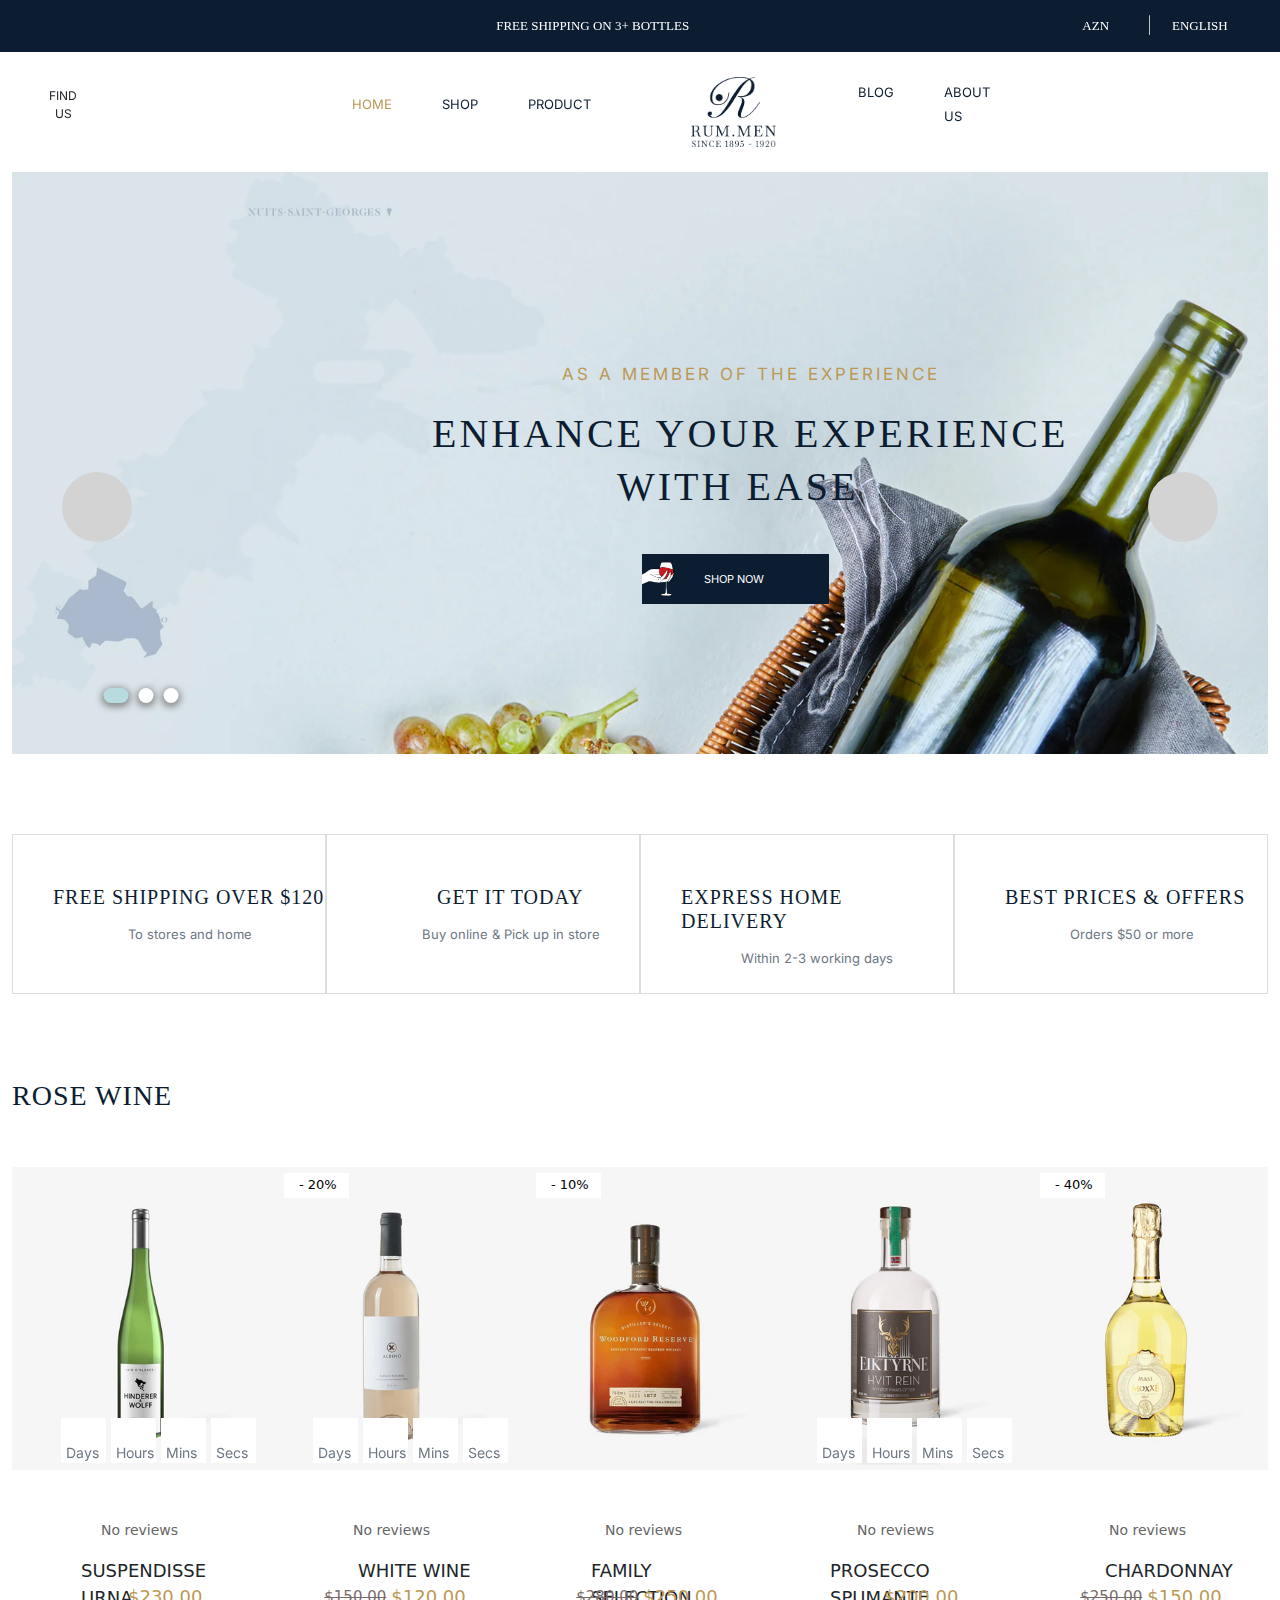
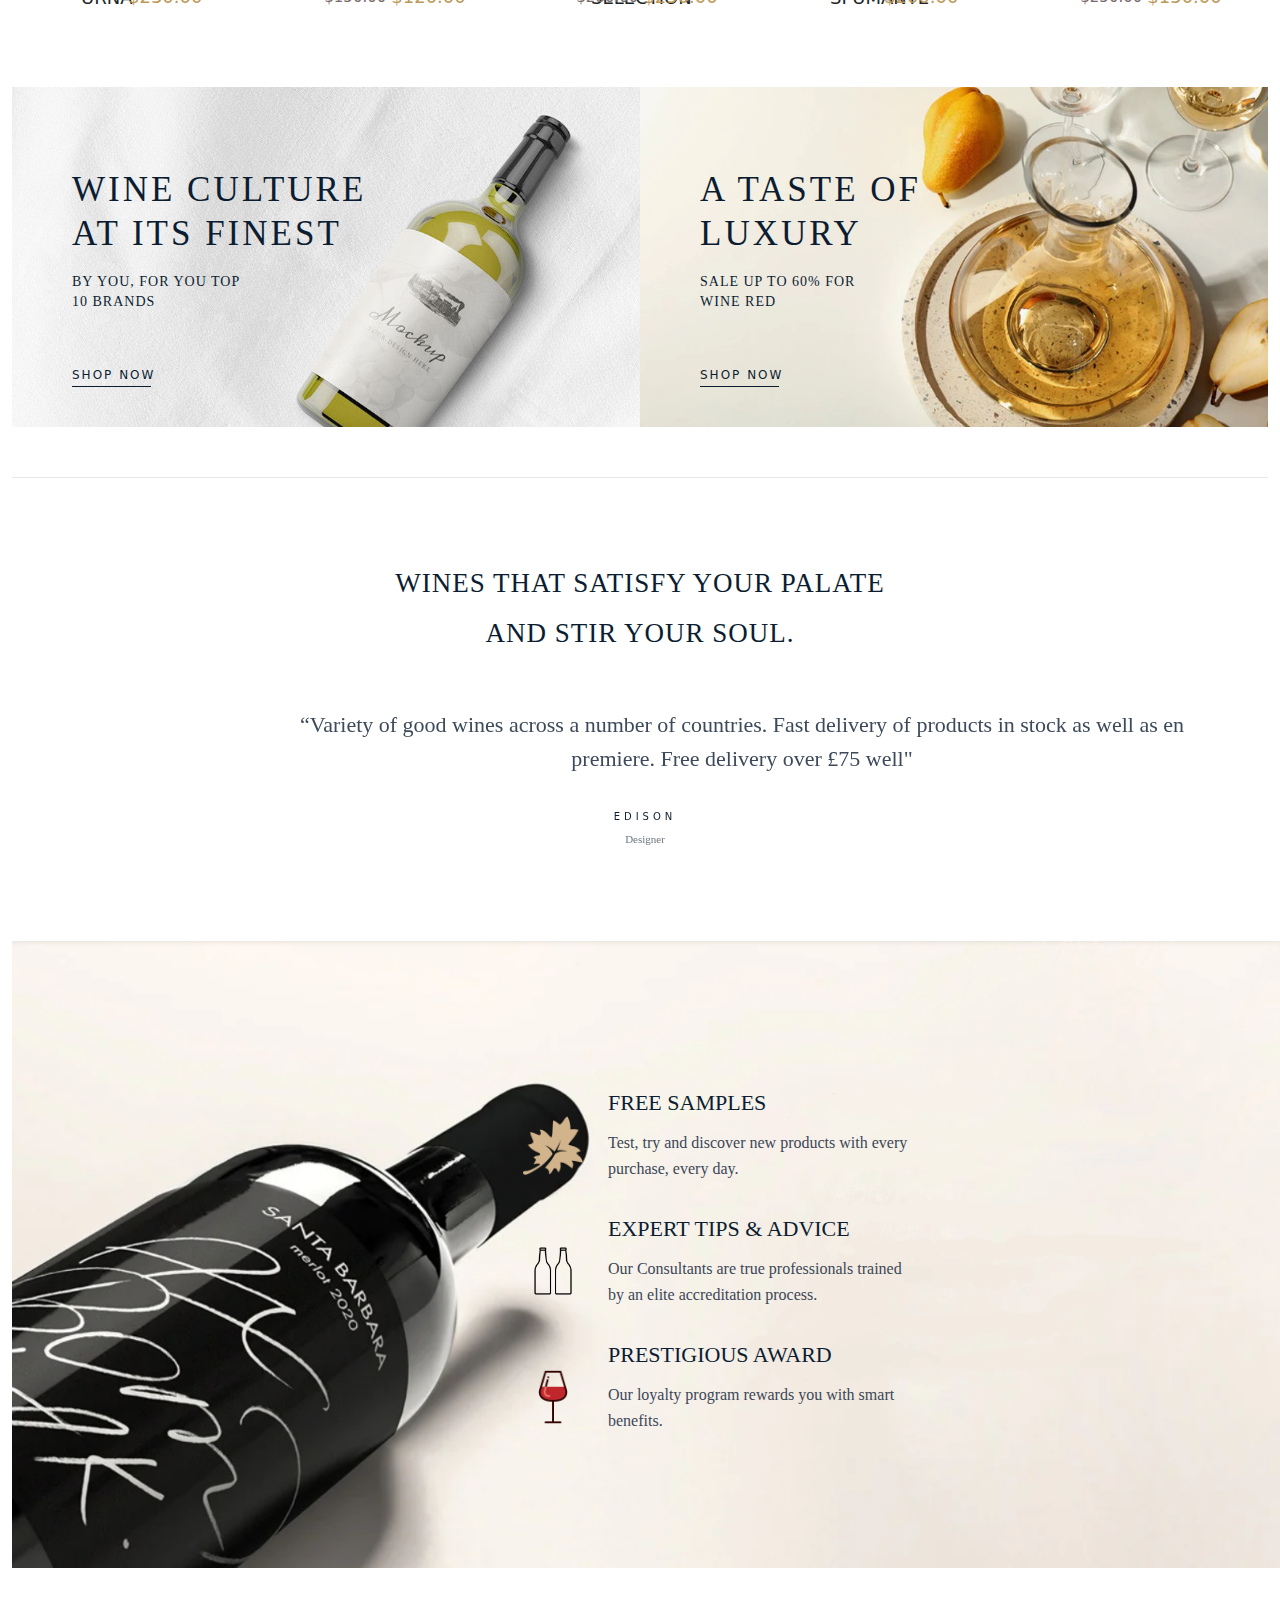
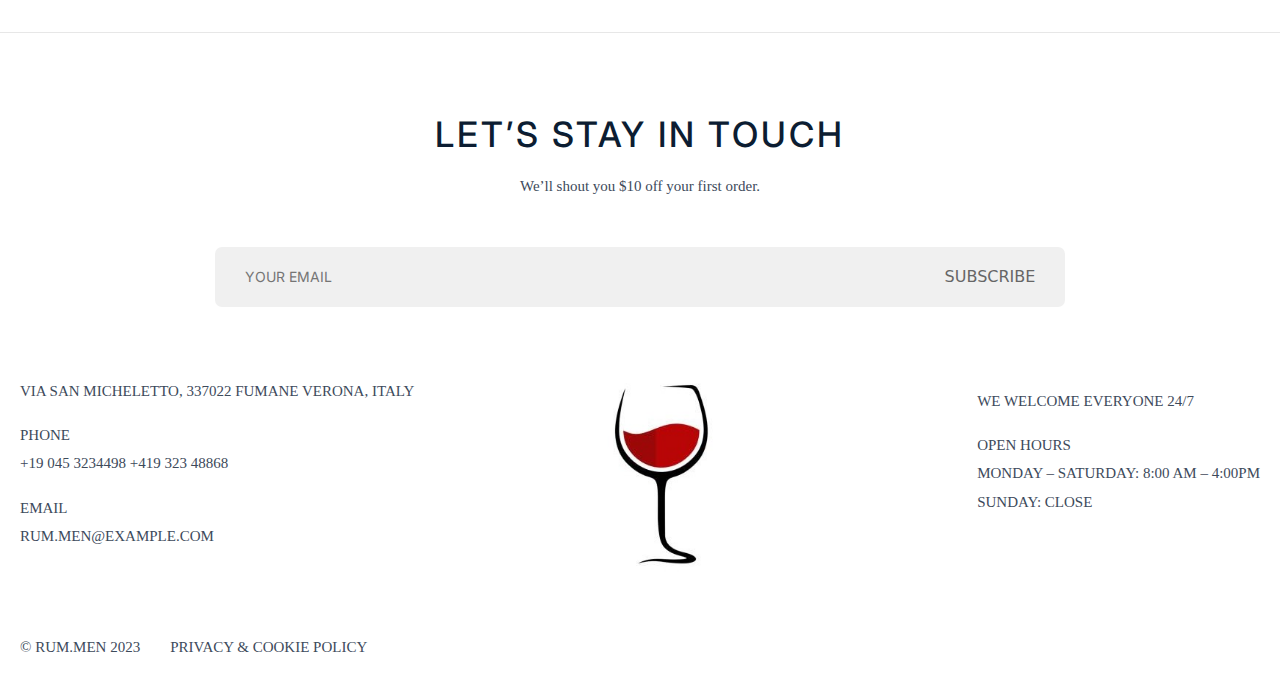
==== index.html @ 9874c17d "shop" ====
<!DOCTYPE html>
<html lang="en">

<head>
    <meta charset="UTF-8" />
    <meta http-equiv="X-UA-Compatible" content="IE=edge" />
    <meta name="viewport" content="width=device-width, initial-scale=1.0" />
    <!-- aos animation link -->
    <link rel="stylesheet" href="assets/css/aos.css">

    <!-- icon link fa -->

    <link rel="stylesheet" href="https://cdnjs.cloudflare.com/ajax/libs/font-awesome/6.3.0/css/all.min.css"
        integrity="sha512-SzlrxWUlpfuzQ+pcUCosxcglQRNAq/DZjVsC0lE40xsADsfeQoEypE+enwcOiGjk/bSuGGKHEyjSoQ1zVisanQ=="
        crossorigin="anonymous" referrerpolicy="no-referrer" />

    <!-- bootstrap link -->

    <link rel="stylesheet" href="assets/css/bootstrap.min.css" />

    <!-- bootstrap icon link -->

    <link rel="stylesheet"
        href="https://cdnjs.cloudflare.com/ajax/libs/bootstrap-icons/1.10.4/font/bootstrap-icons.min.css"
        integrity="sha512-yU7+yXTc4VUanLSjkZq+buQN3afNA4j2ap/mxvdr440P5aW9np9vIr2JMZ2E5DuYeC9bAoH9CuCR7SJlXAa4pg=="
        crossorigin="anonymous" referrerpolicy="no-referrer" />

    <!-- slick link -->

    <!-- <link rel="stylesheet" type="text/css" href="//cdn.jsdelivr.net/npm/slick-carousel@1.8.1/slick/slick.css" /> 
    <link rel="stylesheet" href="assets/slick/slick-theme.css">  -->
    <link rel="stylesheet" href="assets/slick/slick.css">
    <link rel="stylesheet" href="assets/slick/slick-theme.less">

    <!-- our css link-->
    <link rel="stylesheet" href="assets/css/main.css">
    <title>Document</title>
</head>

<body class="overflow-x-hidden">

    <div class="header sticky-top">
        <nav>
            <div class="firsth">
                <div class="all">
                    <ul class="icons m-0">
                        <li>
                            <a href="#">
                                <i class="fa-brands fa-facebook-f" style="color: #ffffff;"></i>
                            </a>
                        </li>

                        <li class="icon">
                            <a href="#">
                                <i class="fa-brands fa-twitter" style="color: #ffffff;"></i>
                            </a>
                        </li>

                        <li class="icon">
                            <a href="#">
                                <i class="fa-brands fa-instagram" style="color: #ffffff;"></i>
                            </a>
                        </li>

                        <li class="icon">
                            <a href="#">
                                <i class="fa-brands fa-youtube" style="color: #ffffff;"></i>
                            </a>
                        </li>
                    </ul>

                    <p class="free m-0">FREE SHIPPING ON 3+ BOTTLES</p>

                    <div class="selectvalue d-flex">
                        <div class="azn dropdown">
                            <button class="btn btn-secondary" type="button" data-bs-toggle="dropdown"
                                aria-expanded="false">
                                AZN
                                <i class="fa-solid fa-angle-down" style="color: white;"></i>
                            </button>
                            <ul class="dropdown-menu dropdown-menu-dark">
                                <li class="firstazn"><a class="dropdown-item" href="#">AZN</a></li>
                                <li>
                                    <hr class="dropdown-divider">
                                </li>
                                <li class="flag">
                                    <img src="assets/img/614JLqsvMoL._AC_UF894,1000_QL80_.jpg" alt="">
                                    <a class="dropdown-item" href="#">EUR</a>
                                </li>
                                <li>
                                    <hr class="dropdown-divider">
                                </li>
                                <li class="flag">
                                    <img src="assets/img/American-Flag-Logo-PNG-Picture.png" alt="">
                                    <a class="dropdown-item" href="#">USD</a>
                                </li>
                                <li>
                                    <hr class="dropdown-divider">
                                </li>
                                <li class="flag">
                                    <img src="assets/img/20190917170935!Flag_of_the_United_Kingdom.svg" alt="">
                                    <a class="dropdown-item" href="#">GBP</a>
                                </li>
                            </ul>
                        </div>

                        <div class="line"></div>

                        <div class="english dropdown">
                            <button class="btn btn-secondary" type="button" data-bs-toggle="dropdown"
                                aria-expanded="false">
                                ENGLISH
                                <i class="fa-solid fa-angle-down" style="color: white;"></i>
                            </button>
                            <ul class="dropdown-menu dropdown-menu-dark">
                                <li><a class="dropdown-item" href="#">ENGLISH</a></li>
                                <li>
                                    <hr class="dropdown-divider">
                                </li>
                                <li><a class="dropdown-item" href="#">العربية</a></li>
                            </ul>
                        </div>
                    </div>
                </div>
            </div>

            <div class="secondh">
                <div class="searchic">
                    <i class="fa-solid fa-magnifying-glass"></i>

                    <button type="button" class="btn find" data-bs-toggle="modal" data-bs-target="#exampleModal">FIND
                        US</button>

                    <!-- Modal -->
                    <div class="modal fade" id="exampleModal" tabindex="-1" aria-labelledby="exampleModalLabel"
                        aria-hidden="true">
                        <div class="modal-dialog modl">
                            <div class="modal-content mdl">
                                <div class="inmodal">
                                    <input type="text" id="search" required="required" placeholder="Search..." />

                                    <button type="button" class="btn-close iks" data-bs-dismiss="modal"
                                        aria-label="Close"></button>
                                </div>
                            </div>
                        </div>
                    </div>
                </div>

                <ul class="firstsel selec">
                    <li><a href="#" class="home" data-id="1">HOME</a></li>
                    <li class="other"><a href="shop.html" data-id="2">SHOP</a></li>
                    <li class="other"><a href="product.html" data-id="3">PRODUCT</a></li>
                </ul>

                <a href="index.html"><img src="assets/img/logo-black.png" alt=""></a>

                <ul class="secondsel selec">
                    <li><a href="blog.html" data-id="4">BLOG</a></li>
                    <li class="other"><a href="about.html" data-id="5">ABOUT US</a></li>
                </ul>

                <ul class="main">
                    <li>
                    <a href="sign.html" class="user"><i class="fa-regular fa-user"></i></a>
                </li>

                    <li class="heart">
                        <a href="wishlist.html">
                            <i class="fa-regular fa-heart"></i>
                        </a>
                        <sup>0</sup>
                    </li>

                    <li class="basket">
                        <a href="#">
                            <i class="fa-solid fa-basket-shopping"></i>
                        </a>
                        <sup>0</sup>
                    </li>
                </ul>
            </div>
        </nav>
    </div>

    <section class="one">
        <div class="container">
            <div class="slider">
                <div class="col-12">
                    <div class="team">
                        <img class="mainph" src="assets/img/slider-1.webp" alt="">

                        <div class="titleph1">
                            <p class="subtitle">AS A MEMBER OF THE EXPERIENCE</p>
                            <p class="firpart">ENHANCE YOUR EXPERIENCE</p>
                            <p class="secpart">WITH EASE</p>

                            <div class="shbtn">
                                <img class="handwine" src="assets/img/hand-holding-glaas-of-wine-illustration-png.webp"
                                    alt="">

                                <a href="shop.html">SHOP NOW</a>
                            </div>
                        </div>
                    </div>
                </div>

                <div class="col-12">
                    <div class="team">
                        <img class="mainph" src="assets/img/slider-2.webp" alt="">

                        <div class="titleph2">
                            <p class="subtitle">UNIQUE WINE FLAVORS</p>
                            <p class="firpart">CHOOSE THE PERFECT</p>
                            <p class="secpart">GLASS FOR YOU</p>

                            <div class="shbtn">
                                <img class="handwine" src="assets/img/hand-holding-glaas-of-wine-illustration-png.webp"
                                    alt="">

                                <a href="shop.html">SHOP NOW</a>
                            </div>
                        </div>
                    </div>
                </div>

                <div class="col-12">
                    <div class="team">
                        <img class="mainph" src="assets/img/slider-3.webp" alt="">

                        <div class="titleph3">
                            <p class="subtitle">OFFER WHITE WINE</p>
                            <p class="firpart">PERFECT FAMILY</p>
                            <p class="secpart">PARTY</p>

                            <div class="shbtn">
                                <img class="handwine" src="assets/img/hand-holding-glaas-of-wine-illustration-png.webp"
                                    alt="">

                                <a href="shop.html">SHOP NOW</a>
                            </div>
                        </div>
                    </div>
                </div>
            </div>
        </div>
    </section>

    <section class="two">
        <div class="container">
            <div class="generalcart">
                <div class="cart1">
                    <p class="free">FREE SHIPPING OVER $120</p>
                    <p class="store">To stores and home</p>
                </div>

                <div class="cart2">
                    <p class="free">GET IT TODAY</p>
                    <p class="store">Buy online & Pick up in store</p>
                </div>

                <div class="cart3">
                    <p class="free">EXPRESS HOME DELIVERY</p>
                    <p class="store">Within 2-3 working days</p>
                </div>

                <div class="cart4">
                    <p class="free">BEST PRICES & OFFERS</p>
                    <p class="store">Orders $50 or more</p>
                </div>
            </div>
        </div>
    </section>

    <section class="three">
        <div class="container">
            <p class="rose">ROSE WINE</p>

            <div class="generalcart">
                <div class="card" style="width: 18rem;">
                    <div class="photo">
                        <img src="assets/img/Image-23_2d90352f-3a17-4eb2-a477-d8380bbdb1d7_360x.webp"
                            class="card-img-top" alt="...">

                        <i class="fa-regular fa-heart heart d-none"></i>
                        <i class="fa-solid fa-arrow-right-arrow-left arrow d-none"></i>
                        <i class="fa-solid fa-magnifying-glass glass d-none"></i>

                        <div class="timer">
                            <div class="times">
                                <span class="days"></span>
                                <p>Days</p>
                            </div>
                            <div class="timesec">
                                <span class="hours"> </span>
                                <p>Hours</p>
                            </div>
                            <div class="timesec">
                                <span class="minutes"></span>
                                <p>Mins</p>
                            </div>
                            <div class="timesec">
                                <span class="seconds"></span>
                                <p>Secs</p>
                            </div>
                        </div>

                        <div class="add">
                            <p>ADD TO CART</p>
                        </div>
                    </div>
                    <div class="card-body">
                        <div class="firfloor">
                            <div class="stars6">
                                <i class="fa-regular fa-star st"></i>
                                <i class="fa-regular fa-star st"></i>
                                <i class="fa-regular fa-star st"></i>
                                <i class="fa-regular fa-star st"></i>
                                <i class="fa-regular fa-star st"></i>
                            </div>

                            <p class="reviews">No reviews</p>
                        </div>

                        <p class="title">SUSPENDISSE URNA</p>
                        <p class="price">$230.00</p>
                    </div>
                </div>

                <div class="card" style="width: 18rem;">
                    <div class="photo">
                        <img src="assets/img/Image-21_360x.webp" class="card-img-top" alt="...">

                        <p class="percent">- 20%</p>

                        <i class="fa-regular fa-heart heart d-none"></i>
                        <i class="fa-solid fa-arrow-right-arrow-left arrow d-none"></i>
                        <i class="fa-solid fa-magnifying-glass glass d-none"></i>

                        <div class="timer">
                            <div class="times">
                                <span class="days"></span>
                                <p>Days</p>
                            </div>
                            <div class="timesec">
                                <span class="hours"> </span>
                                <p>Hours</p>
                            </div>
                            <div class="timesec">
                                <span class="minutes"></span>
                                <p>Mins</p>
                            </div>
                            <div class="timesec">
                                <span class="seconds"></span>
                                <p>Secs</p>
                            </div>
                        </div>

                        <div class="add">
                            <p>ADD TO CART</p>
                        </div>
                    </div>
                    <div class="card-body">
                        <div class="firfloor">
                            <div class="stars6">
                                <i class="fa-regular fa-star st"></i>
                                <i class="fa-regular fa-star st"></i>
                                <i class="fa-regular fa-star st"></i>
                                <i class="fa-regular fa-star st"></i>
                                <i class="fa-regular fa-star st"></i>
                            </div>

                            <p class="reviews">No reviews</p>
                        </div>

                        <p class="title1">WHITE WINE</p>

                        <div class="diswithpri">
                            <P class="discount">$150.00</P>
                            <p class="pricewith">$120.00</p>
                        </div>
                    </div>
                </div>

                <div class="card" style="width: 18rem;">
                    <div class="photo">
                        <img src="assets/img/Image-16_360x.webp" class="card-img-top" alt="...">

                        <p class="percent">- 10%</p>

                        <i class="fa-regular fa-heart heart d-none"></i>
                        <i class="fa-solid fa-arrow-right-arrow-left arrow d-none"></i>
                        <i class="fa-solid fa-magnifying-glass glass d-none"></i>

                        <div class="add">
                            <p>ADD TO CART</p>
                        </div>
                    </div>
                    <div class="card-body">
                        <div class="firfloor">
                            <div class="stars6">
                                <i class="fa-regular fa-star st"></i>
                                <i class="fa-regular fa-star st"></i>
                                <i class="fa-regular fa-star st"></i>
                                <i class="fa-regular fa-star st"></i>
                                <i class="fa-regular fa-star st"></i>
                            </div>

                            <p class="reviews">No reviews</p>
                        </div>

                        <p class="title2">FAMILY SELECTION</p>

                        <div class="diswithpri">
                            <P class="discount">$280.00</P>
                            <p class="pricewith">$250.00</p>
                        </div>
                    </div>
                </div>

                <div class="card" style="width: 18rem;">
                    <div class="photo">
                        <img src="assets/img/Image-11_360x.webp" class="card-img-top" alt="...">

                        <i class="fa-regular fa-heart heart d-none"></i>
                        <i class="fa-solid fa-arrow-right-arrow-left arrow d-none"></i>
                        <i class="fa-solid fa-magnifying-glass glass d-none"></i>

                        <div class="timer">
                            <div class="times">
                                <span class="days"></span>
                                <p>Days</p>
                            </div>
                            <div class="timesec">
                                <span class="hours"> </span>
                                <p>Hours</p>
                            </div>
                            <div class="timesec">
                                <span class="minutes"></span>
                                <p>Mins</p>
                            </div>
                            <div class="timesec">
                                <span class="seconds"></span>
                                <p>Secs</p>
                            </div>
                        </div>

                        <div class="add">
                            <p>ADD TO CART</p>
                        </div>
                    </div>
                    <div class="card-body">
                        <div class="firfloor">
                            <div class="stars6">
                                <i class="fa-regular fa-star st"></i>
                                <i class="fa-regular fa-star st"></i>
                                <i class="fa-regular fa-star st"></i>
                                <i class="fa-regular fa-star st"></i>
                                <i class="fa-regular fa-star st"></i>
                            </div>

                            <p class="reviews">No reviews</p>
                        </div>

                        <p class="title3">PROSECCO SPUMANTE</p>
                        <p class="price">$200.00</p>
                    </div>
                </div>

                <div class="card" style="width: 18rem;">
                    <div class="photo">
                        <img src="assets/img/Image-6_360x.webp" class="card-img-top" alt="...">

                        <p class="percent">- 40%</p>

                        <i class="fa-regular fa-heart heart d-none"></i>
                        <i class="fa-solid fa-arrow-right-arrow-left arrow d-none"></i>
                        <i class="fa-solid fa-magnifying-glass glass d-none"></i>

                        <div class="add">
                            <p>ADD TO CART</p>
                        </div>
                    </div>
                    <div class="card-body">
                        <div class="firfloor">
                            <div class="stars6">
                                <i class="fa-regular fa-star st"></i>
                                <i class="fa-regular fa-star st"></i>
                                <i class="fa-regular fa-star st"></i>
                                <i class="fa-regular fa-star st"></i>
                                <i class="fa-regular fa-star st"></i>
                            </div>

                            <p class="reviews">No reviews</p>
                        </div>

                        <p class="title4">CHARDONNAY</p>

                        <div class="diswithpri">
                            <P class="discount">$250.00</P>
                            <p class="pricewith">$150.00</p>
                        </div>
                    </div>
                </div>

                <div class="card" style="width: 18rem;">
                    <div class="photo">
                        <img src="assets/img/Image-1_360x.webp" class="card-img-top" alt="...">

                        <p class="percent">- 16%</p>

                        <i class="fa-regular fa-heart heart d-none"></i>
                        <i class="fa-solid fa-arrow-right-arrow-left arrow d-none"></i>
                        <i class="fa-solid fa-magnifying-glass glass d-none"></i>

                        <div class="timer">
                            <div class="times">
                                <span class="days"></span>
                                <p>Days</p>
                            </div>
                            <div class="timesec">
                                <span class="hours"> </span>
                                <p>Hours</p>
                            </div>
                            <div class="timesec">
                                <span class="minutes"></span>
                                <p>Mins</p>
                            </div>
                            <div class="timesec">
                                <span class="seconds"></span>
                                <p>Secs</p>
                            </div>
                        </div>

                        <div class="add">
                            <p>ADD TO CART</p>
                        </div>
                    </div>
                    <div class="card-body">
                        <div class="firfloor">
                            <div class="stars6">
                                <i class="fa-regular fa-star st"></i>
                                <i class="fa-regular fa-star st"></i>
                                <i class="fa-regular fa-star st"></i>
                                <i class="fa-regular fa-star st"></i>
                                <i class="fa-regular fa-star st"></i>
                            </div>

                            <p class="reviews">No reviews</p>
                        </div>

                        <p class="title5">CABERNET SAUVIGNON</p>

                        <div class="diswithpri">
                            <P class="discount">$300.00</P>
                            <p class="pricewith">$250.00</p>
                        </div>
                    </div>
                </div>
            </div>
        </div>
    </section>

    <section class="four">
        <div class="container">
            <div class="banner">
                <div class="onebanner">
                    <img src="assets/img/banner-1.jpg" alt="">

                    <div class="about">
                        <p class="titleone">WINE CULTURE</p>
                        <p class="titletwo">AT ITS FINEST</p>
                        <p class="subtitleone">BY YOU, FOR YOU TOP</p>
                        <p class="subtitletwo">10 BRANDS</p>
                        <a href="shop.html">SHOP NOW</a>
                        <div class="line"></div>
                    </div>
                </div>

                <div class="secondbanner">
                    <img src="assets/img/banner-2.webp" alt="">

                    <div class="about">
                        <p class="titleone">A TASTE OF</p>
                        <p class="titletwo">LUXURY</p>
                        <p class="subtitleone">SALE UP TO 60% FOR</p>
                        <p class="subtitletwo">WINE RED</p>
                        <a href="shop.html">SHOP NOW</a>
                        <div class="line"></div>
                    </div>
                </div>
            </div>
        </div>
    </section>

    <section class="five">
        <div class="container">
            <div class="line"></div>

            <div class="titles">
                <p class="titleone">WINES THAT SATISFY YOUR PALATE</p>
                <p class="titletwo">AND STIR YOUR SOUL.</p>
            </div>

            <div class="testimonials">
                <div class="testimonial">
                    <p class="message">“Variety of good wines across a number of countries. Fast delivery of products in
                        stock as well as en premiere. Free delivery over £75 well"</p>
                    <p class="name">EDISON</p>
                    <p class="specialty">Designer</p>
                </div>

                <div class="testimonial">
                    <p class="message">“Great advice, friendly service, fun team and top wines!! Always a great choice
                        of good quality wines from a wide price range from a wide.”</p>
                    <p class="name">ANN SMITH</p>
                    <p class="specialty">CEO & Founder</p>
                </div>

                <div class="testimonial">
                    <p class="message">“It’s so good! And I had really been missing wine. Now it’s my go to gift for all
                        my friends and sometimes I drink it still just because I love the taste.”</p>
                    <p class="name">JOHN DOE</p>
                    <p class="specialty">Photographer</p>
                </div>
            </div>
        </div>
    </section>

    <section class="six">
        <div class="container">
            <div class="all">
                <img class="main" src="assets/img/Screenshot (1).png" alt="">

                <div class="wehave">
                    <div class="free">
                        <img class="pict horizontal-shake" src="assets/img/leaf-3-icon-16-256.png" alt="">

                        <div class="about">
                            <p class="title">FREE SAMPLES</p>
                            <p class="topic">Test, try and discover new products with every
                                purchase, every day.</p>
                        </div>
                    </div>

                    <div class="free">
                        <img class="pict" src="assets/img/3184784-200.png" alt="">

                        <div class="about">
                            <p class="title">EXPERT TIPS & ADVICE</p>
                            <p class="topic">Our Consultants are true professionals trained by an
                                elite accreditation process.</p>
                        </div>
                    </div>

                    <div class="free">
                        <img class="pict" src="assets/img/3302342.png" alt="">

                        <div class="about">
                            <p class="title">PRESTIGIOUS AWARD</p>
                            <p class="topic">Our loyalty program rewards you with smart
                                benefits.</p>
                        </div>
                    </div>
                </div>
            </div>
        </div>
    </section>

    <footer>
        <p class="line"></p>

        <div class="container">
            <div class="firstpart">
                <p class="title">LET’S STAY IN TOUCH</p>
                <p class="subtitle">We’ll shout you $10 off your first order.</p>

                <div class="but">
                    <input type="email" name="" id="" placeholder="YOUR EMAIL">
                    <button>SUBSCRIBE</button>
                </div>
            </div>
        </div>

        <div class="secondpart">
            <div class="onep">
                <p class="location">VIA SAN MICHELETTO, 337022 FUMANE VERONA, ITALY</p>

                <p class="phone">PHONE</p>
                <p class="number">+19 045 3234498 +419 323 48868</p>

                <p class="email">EMAIL</p>
                <p class="our">RUM.MEN@EXAMPLE.COM</p>
            </div>

            <img src="assets/img/istockphoto-913972948-612x612.jpg" alt="">

            <div class="two">
                <p class="welcome">WE WELCOME EVERYONE 24/7</p>

                <p class="open">OPEN HOURS</p>
                <p class="week">MONDAY – SATURDAY: 8:00 AM – 4:00PM</p>
                <p class="close">SUNDAY: CLOSE</p>

                <ul class="icon m-0">
                    <li>
                        <a href="#">
                            <i class="fa-brands fa-facebook-f"></i>
                        </a>
                    </li>

                    <li class="ico">
                        <a href="#">
                            <i class="fa-brands fa-twitter"></i>
                        </a>
                    </li>

                    <li class="ico">
                        <a href="#">
                            <i class="fa-brands fa-instagram"></i>
                        </a>
                    </li>

                    <li class="ico">
                        <a href="#">
                            <i class="fa-brands fa-youtube"></i>
                        </a>
                    </li>
                </ul>
            </div>
        </div>

        <div class="thirdpart">
            <div class="we">
                <p class="year">© RUM.MEN 2023</p>
                <p class="privacy">PRIVACY & COOKIE POLICY</p>
            </div>

            <img src="https://mafoil-wine.myshopify.com/cdn/shop/files/payment.png?v=1684309968" alt="">
        </div>
    </footer>

    <button id="myBtn"><i class="fa-solid fa-chevron-up"></i></button>

    <!-- aos animation js -->
    <script src="assets/js/aos.js"></script>

    <!-- bootstrap js link -->

    <script src="https://cdn.jsdelivr.net/npm/@popperjs/core@2.11.7/dist/umd/popper.min.js"
        integrity="sha384-zYPOMqeu1DAVkHiLqWBUTcbYfZ8osu1Nd6Z89ify25QV9guujx43ITvfi12/QExE"
        crossorigin="anonymous"></script>
    <script src="https://cdn.jsdelivr.net/npm/bootstrap@5.3.0-alpha3/dist/js/bootstrap.min.js"
        integrity="sha384-Y4oOpwW3duJdCWv5ly8SCFYWqFDsfob/3GkgExXKV4idmbt98QcxXYs9UoXAB7BZ"
        crossorigin="anonymous"></script>

    <!-- jquery link -->

    <script src="assets/js/jquery-3.6.4.min.js"></script>

    <!-- slick link -->

    <script src="assets/slick/slick.min.js"></script>

    <!-- aos animation js -->
    <script>
        AOS.init();
    </script>

    <!-- our js link -->
    <script src="assets/js/script.js"></script>
</body>

</html>
---- assets/css/main.css ----
@import url("https://fonts.googleapis.com/css2?family=Caveat&family=Cinzel:wght@600&family=Dancing+Script:wght@400;500&family=Pacifico&family=Playfair+Display:ital,wght@1,400;1,500;1,600&family=Poppins:wght@400;500;600&display=swap");
@import url("https://fonts.googleapis.com/css2?family=Caveat&family=Cinzel:wght@600&family=Dancing+Script:wght@400;500&family=Inter&family=Pacifico&family=Playfair+Display:ital,wght@1,400;1,500;1,600&family=Poppins:wght@400;500;600&display=swap");
@import url("https://fonts.googleapis.com/css2?family=Caveat&family=Cinzel:wght@600&family=Dancing+Script:wght@400;500&family=Inter&family=Pacifico&family=Playfair+Display:ital,wght@1,400;1,500;1,600&family=Poppins:wght@400;500;600&display=swap");
@import url("https://fonts.googleapis.com/css2?family=Caveat&family=Cinzel:wght@600&family=Dancing+Script:wght@400;500&family=Inter&family=Pacifico&family=Playfair+Display:ital,wght@1,400;1,500;1,600&family=Poppins:wght@400;500;600&display=swap");
* {
  margin: 0;
  padding: 0;
  box-sizing: border-box;
}

.container {
  max-width: 1480px;
  margin: auto;
}

.header {
  background-color: white;
}
.header .firsth {
  background-color: #0c1d32;
}
.header .firsth .all {
  display: flex;
  justify-content: space-between;
  align-items: center;
  padding: 10px 0;
}
.header .firsth .all .icons {
  display: flex;
  justify-content: space-between;
}
.header .firsth .all .icons li {
  display: inline;
  cursor: pointer;
}
.header .firsth .all .icons li a {
  text-decoration: none;
}
.header .firsth .all .icons .icon {
  padding-left: 25px;
}
.header .firsth .all .free {
  color: white;
  font-size: 13px;
  padding-left: 8px;
  font-family: Libre Baskerville, serif;
}
.header .firsth .all .selectvalue {
  margin-right: 20px;
}
.header .firsth .all .selectvalue .azn {
  width: 69px;
  margin-right: 10px;
  cursor: pointer;
}
.header .firsth .all .selectvalue .azn button {
  color: white;
  background-color: #0c1d32;
  font-size: 13px;
  border: none;
  font-family: Libre Baskerville, serif;
}
.header .firsth .all .selectvalue .azn button i {
  margin-left: 5px;
}
.header .firsth .all .selectvalue .azn .show i {
  margin-left: 5px;
  transform: rotate(-180deg);
  transition: all 0.2s;
}
.header .firsth .all .selectvalue .azn ul {
  background-color: white;
  box-shadow: 0px 2px 7px 2px #888888;
  border: none;
  border-radius: 0;
  left: -100px !important;
  height: 170px;
}
.header .firsth .all .selectvalue .azn ul li {
  display: flex;
}
.header .firsth .all .selectvalue .azn ul li a {
  color: #000;
  font-weight: 500;
  font-size: 12px;
  padding: 4px 5px;
}
.header .firsth .all .selectvalue .azn ul li img {
  width: 25px;
  -o-object-fit: contain;
     object-fit: contain;
  margin-left: 20px;
}
.header .firsth .all .selectvalue .azn ul li hr {
  margin-left: 20px;
  width: 120px;
  background-color: rgba(149, 147, 147, 0.322);
}
.header .firsth .all .selectvalue .azn ul li:hover a {
  color: #bd9855;
}
.header .firsth .all .selectvalue .azn ul .firstazn {
  padding-left: 45px;
  width: 0;
}
.header .firsth .all .selectvalue .line {
  height: 20px;
  width: 0.7px;
  border-radius: 2px;
  background-color: rgba(255, 255, 255, 0.742);
  margin-top: 5px;
  margin-right: 10px;
}
.header .firsth .all .selectvalue .english {
  width: 100px;
  cursor: pointer;
}
.header .firsth .all .selectvalue .english button {
  color: white;
  background-color: #0c1d32;
  font-size: 13px;
  border: none;
  font-family: Libre Baskerville, serif;
}
.header .firsth .all .selectvalue .english button i {
  margin-left: 5px;
}
.header .firsth .all .selectvalue .english .show i {
  margin-left: 5px;
  transform: rotate(-180deg);
  transition: all 0.2s;
}
.header .firsth .all .selectvalue .english ul {
  background-color: white;
  box-shadow: 0px 2px 7px 2px #888888;
  border: none;
  border-radius: 0;
  height: 95px;
}
.header .firsth .all .selectvalue .english ul li {
  display: flex;
}
.header .firsth .all .selectvalue .english ul li a {
  color: #000;
  font-weight: 500;
  font-size: 12px;
  padding: 4px 20px;
}
.header .firsth .all .selectvalue .english ul li hr {
  margin-left: 20px;
  width: 120px;
  background-color: rgba(149, 147, 147, 0.322) !important;
}
.header .firsth .all .selectvalue .english ul li:hover a {
  color: #bd9855;
}
.header .secondh {
  display: flex;
  align-items: center;
  padding: 25px 0;
}
.header .secondh .searchic {
  display: flex;
}
.header .secondh .searchic i {
  color: #0c1d32;
  cursor: pointer;
  padding-left: 30px;
  font-size: 18px;
  padding-top: 5px;
}
.header .secondh .searchic .find {
  font-family: Inter, sans-serif;
  cursor: pointer;
  font-size: 12px;
  padding-left: 18px;
  padding-bottom: 20px;
}
.header .secondh .searchic:hover i {
  color: #bd9855;
}
.header .secondh .searchic:hover .find {
  color: #bd9855;
}
.header .secondh .searchic .modl {
  right: 520px;
  bottom: 30px;
}
.header .secondh .searchic .modl .mdl {
  height: 100px;
  width: 1600px;
  border-radius: 0;
}
.header .secondh .searchic .modl .mdl .inmodal #search {
  margin-left: 20px;
  margin-top: 30px;
  border: none;
  font-size: 23px;
}
.header .secondh .searchic .modl .mdl .inmodal .iks {
  margin-left: 1200px;
}
.header .secondh .firstsel {
  display: flex;
  margin-left: 230px;
}
.header .secondh .firstsel li {
  display: inline;
  cursor: pointer;
}
.header .secondh .firstsel li a {
  text-decoration: none;
  font-size: 13px;
  color: #0c1d32;
  font-family: Inter, sans-serif;
}
.header .secondh .firstsel li .home {
  color: #bd9855;
}
.header .secondh .firstsel li:hover a {
  color: #bd9855;
}
.header .secondh .firstsel .other {
  margin-left: 50px;
}
.header .secondh img {
  width: 85px;
  margin-left: 100px;
}
.header .secondh .secondsel {
  display: flex;
  margin-left: 50px;
}
.header .secondh .secondsel li {
  display: inline;
  cursor: pointer;
}
.header .secondh .secondsel li a {
  text-decoration: none;
  font-size: 13px;
  color: #0c1d32;
  font-family: Inter, sans-serif;
}
.header .secondh .secondsel li:hover a {
  color: #bd9855;
}
.header .secondh .secondsel .other {
  margin-left: 50px;
}
.header .secondh .main {
  margin-top: 6px;
  margin-left: 300px;
  display: flex;
}
.header .secondh .main .user {
  margin-right: 10px;
}
.header .secondh .main .user i {
  color: #0c1d32;
  cursor: pointer;
  font-size: 20px;
  position: relative;
  text-decoration: none;
}
.header .secondh .main .user:hover i {
  color: #bd9855;
}
.header .secondh .main .heart {
  margin-left: 10px;
  position: relative;
}
.header .secondh .main .heart i {
  color: #0c1d32;
  cursor: pointer;
  font-size: 20px;
  position: absolute;
}
.header .secondh .main .heart sup {
  background-color: #bd9855;
  color: white;
  border-radius: 50%;
  width: 15px;
  height: 15px;
  font-size: 10px;
  padding-top: 7px;
  padding-left: 5px;
  position: absolute;
  margin-top: 15px;
  margin-left: 12px;
}
.header .secondh .main .heart:hover i {
  color: #bd9855;
}
.header .secondh .main .basket {
  margin-left: 40px;
  position: relative;
}
.header .secondh .main .basket i {
  color: #0c1d32;
  cursor: pointer;
  font-size: 20px;
  position: absolute;
}
.header .secondh .main .basket sup {
  background-color: #bd9855;
  color: white;
  border-radius: 50%;
  width: 15px;
  height: 15px;
  font-size: 10px;
  padding-top: 7px;
  padding-left: 5px;
  position: absolute;
  margin-top: 15px;
  margin-left: 16px;
}
.header .secondh .main .basket:hover i {
  color: #bd9855;
}
.header .secondh .main li {
  display: inline;
}
.header .line {
  height: 1px;
  background: #e7e7e7;
}

.one .slider {
  overflow: hidden;
  position: relative;
}
.one .slider .team {
  width: 100%;
  position: relative;
}
.one .slider .team .mainph {
  width: 100%;
}
.one .slider .team .titleph1 {
  position: absolute;
  z-index: 1;
  top: 190px;
  left: 420px;
}
.one .slider .team .titleph1 .subtitle {
  color: #bd9855;
  font-size: 17px;
  font-family: Inter, sans-serif;
  padding-left: 130px;
  letter-spacing: 3px;
}
.one .slider .team .titleph1 .firpart {
  color: #0c1d32;
  font-family: Libre Baskerville, serif;
  font-size: 40px;
  height: 0;
  letter-spacing: 3px;
}
.one .slider .team .titleph1 .secpart {
  color: #0c1d32;
  font-family: Libre Baskerville, serif;
  font-size: 40px;
  padding-top: 37px;
  letter-spacing: 3px;
  padding-left: 185px;
}
.one .slider .team .titleph1 .shbtn {
  width: 187px;
  height: 50px;
  background-color: #0c1d32;
  margin-left: 210px;
  margin-top: 37px;
  display: flex;
}
.one .slider .team .titleph1 .shbtn a {
  justify-content: space-between;
  color: white;
  font-size: 11px;
  font-family: Inter, sans-serif;
  text-decoration: none;
  padding-left: 30px;
  padding-top: 17px;
}
.one .slider .team .titleph1 .shbtn .handwine {
  width: 32px;
  -o-object-fit: contain;
     object-fit: contain;
}
.one .slider .team .titleph1 .shbtn:hover {
  background-color: #bd9855;
}
.one .slider .team .titleph2 {
  position: absolute;
  z-index: 1;
  top: 190px;
  left: 500px;
}
.one .slider .team .titleph2 .subtitle {
  color: #bd9855;
  font-size: 17px;
  font-family: Inter, sans-serif;
  padding-left: 110px;
  letter-spacing: 3px;
}
.one .slider .team .titleph2 .firpart {
  color: #0c1d32;
  font-family: Libre Baskerville, serif;
  font-size: 40px;
  height: 0;
  letter-spacing: 3px;
}
.one .slider .team .titleph2 .secpart {
  color: #0c1d32;
  font-family: Libre Baskerville, serif;
  font-size: 40px;
  padding-top: 37px;
  letter-spacing: 3px;
  padding-left: 70px;
}
.one .slider .team .titleph2 .shbtn {
  width: 187px;
  height: 50px;
  background-color: #0c1d32;
  margin-left: 140px;
  margin-top: 37px;
  display: flex;
}
.one .slider .team .titleph2 .shbtn a {
  justify-content: space-between;
  color: white;
  font-size: 11px;
  font-family: Inter, sans-serif;
  text-decoration: none;
  padding-left: 30px;
  padding-top: 17px;
}
.one .slider .team .titleph2 .shbtn .handwine {
  width: 32px;
  -o-object-fit: contain;
     object-fit: contain;
}
.one .slider .team .titleph2 .shbtn:hover {
  background-color: #bd9855;
}
.one .slider .team .titleph3 {
  position: absolute;
  z-index: 1;
  top: 190px;
  left: 550px;
}
.one .slider .team .titleph3 .subtitle {
  color: #bd9855;
  font-size: 17px;
  font-family: Inter, sans-serif;
  padding-left: 70px;
  letter-spacing: 3px;
}
.one .slider .team .titleph3 .firpart {
  color: #0c1d32;
  font-family: Libre Baskerville, serif;
  font-size: 40px;
  height: 0;
  letter-spacing: 3px;
}
.one .slider .team .titleph3 .secpart {
  color: #0c1d32;
  font-family: Libre Baskerville, serif;
  font-size: 40px;
  padding-top: 37px;
  letter-spacing: 3px;
  padding-left: 110px;
}
.one .slider .team .titleph3 .shbtn {
  width: 187px;
  height: 50px;
  background-color: #0c1d32;
  margin-left: 85px;
  margin-top: 37px;
  display: flex;
}
.one .slider .team .titleph3 .shbtn a {
  justify-content: space-between;
  color: white;
  font-size: 11px;
  font-family: Inter, sans-serif;
  text-decoration: none;
  padding-left: 30px;
  padding-top: 17px;
}
.one .slider .team .titleph3 .shbtn .handwine {
  width: 32px;
  -o-object-fit: contain;
     object-fit: contain;
}
.one .slider .team .titleph3 .shbtn:hover {
  background-color: #bd9855;
}
.one .slider .licons {
  background-color: rgb(211, 211, 211);
  margin-top: 300px;
  margin-left: 50px;
  width: 70px;
  height: 70px;
  border-radius: 50%;
  position: absolute;
  z-index: 1;
  padding-top: 17px;
  padding-left: 22px;
  color: white;
  font-size: 22px;
}
.one .slider .licons .slick-arrow {
  font-size: 20px;
}
.one .slider .ricons {
  background-color: rgb(211, 211, 211);
  right: 50px;
  top: 300px;
  width: 70px;
  height: 70px;
  border-radius: 50%;
  position: absolute;
  z-index: 1;
  padding-top: 17px;
  padding-left: 22px;
  color: white;
  font-size: 22px;
}
.one .slider .ricons .slick-arrow {
  font-size: 20px;
}
.one .slider .ricons:hover,
.one .slider .licons:hover {
  background-color: #bd9855;
  color: white;
}
.one .slider .slick-dots {
  position: absolute;
  bottom: 5px;
  left: 9%;
  bottom: 6%;
  transform: translateX(-50%);
}
.one .slider .slick-dots li {
  display: inline-block;
  list-style: none;
  margin: 0px 5px;
}
.one .slider .slick-dots li button {
  font-size: 0;
  height: 15px;
  width: 15px;
  background: white;
  border-radius: 50%;
  border: none;
  box-shadow: 0px 2px 7px 2px #888888;
}
.one .slider .slick-dots .slick-active button {
  background-color: rgb(184, 219, 223);
  width: 25px;
  border-radius: 10px;
}

.two {
  margin-top: 80px;
}
.two .generalcart {
  display: flex;
  justify-content: space-between;
}
.two .generalcart .cart1 {
  border: 1px solid #dddddd;
  width: 350px;
  height: 160px;
}
.two .generalcart .cart1 .free {
  color: #0c1d32;
  font-size: 20px;
  letter-spacing: 1px;
  font-family: Libre Baskerville, serif;
  font-weight: 500;
  line-height: 1.2;
  padding-top: 50px;
  padding-left: 40px;
}
.two .generalcart .cart1 .store {
  color: #6d7784;
  font-size: 13px;
  font-family: Inter, sans-serif;
  font-weight: 400;
  line-height: 1.5;
  padding-left: 115px;
}
.two .generalcart .cart2 {
  border: 1px solid #dddddd;
  width: 350px;
  height: 160px;
}
.two .generalcart .cart2 .free {
  color: #0c1d32;
  font-size: 20px;
  letter-spacing: 1px;
  font-family: Libre Baskerville, serif;
  font-weight: 500;
  line-height: 1.2;
  padding-top: 50px;
  padding-left: 110px;
}
.two .generalcart .cart2 .store {
  color: #6d7784;
  font-size: 13px;
  font-family: Inter, sans-serif;
  font-weight: 400;
  line-height: 1.5;
  padding-left: 95px;
}
.two .generalcart .cart3 {
  border: 1px solid #dddddd;
  width: 350px;
  height: 160px;
}
.two .generalcart .cart3 .free {
  color: #0c1d32;
  font-size: 20px;
  letter-spacing: 1px;
  font-family: Libre Baskerville, serif;
  font-weight: 500;
  line-height: 1.2;
  padding-top: 50px;
  padding-left: 40px;
}
.two .generalcart .cart3 .store {
  color: #6d7784;
  font-size: 13px;
  font-family: Inter, sans-serif;
  font-weight: 400;
  line-height: 1.5;
  padding-left: 100px;
}
.two .generalcart .cart4 {
  border: 1px solid #dddddd;
  width: 350px;
  height: 160px;
}
.two .generalcart .cart4 .free {
  color: #0c1d32;
  font-size: 20px;
  letter-spacing: 1px;
  font-family: Libre Baskerville, serif;
  font-weight: 500;
  line-height: 1.2;
  padding-top: 50px;
  padding-left: 50px;
}
.two .generalcart .cart4 .store {
  color: #6d7784;
  font-size: 13px;
  font-family: Inter, sans-serif;
  font-weight: 400;
  line-height: 1.5;
  padding-left: 115px;
}

.three {
  margin-top: 90px;
}
.three .rose {
  font-size: 28px;
  line-height: 24px;
  font-weight: 500;
  letter-spacing: 1px;
  color: #0c1d32;
  font-family: Libre Baskerville, serif;
}
.three .generalcart {
  margin-top: 50px;
}
.three .generalcart .card {
  border: none;
}
.three .generalcart .card .photo {
  position: relative;
  height: 321px;
  width: 100%;
  overflow: hidden;
}
.three .generalcart .card .photo img {
  position: absolute;
  background: transparent;
  height: 321px;
  width: 100%;
  -o-object-fit: contain;
     object-fit: contain;
}
.three .generalcart .card .photo .add p {
  opacity: 0;
  background-color: rgb(29, 29, 29);
  color: white;
  position: absolute;
  width: 92%;
  height: 60px;
  bottom: -60px;
  right: 12px;
  margin: 0;
  padding-left: 90px;
  padding-top: 19px;
  font-size: 14px;
  transition: all 0.5s;
}
.three .generalcart .card .photo .add:hover p {
  background-color: #bd9855;
}
.three .generalcart .card .percent {
  background: #fff;
  font-size: 13px;
  color: #000;
  position: absolute;
  font-weight: 500;
  width: 65px;
  height: 25px;
  z-index: 1;
  margin-left: 20px;
  margin-top: 15px;
  padding-left: 15px;
  padding-top: 2px;
}
.three .generalcart .card .heart {
  color: #000;
  background-color: white;
  transition: all 0.5s;
  cursor: pointer;
  position: absolute;
  font-size: 20px;
  top: 15px;
  right: 25px;
  width: 40px;
  height: 40px;
  padding-left: 10px;
  padding-top: 10px;
}
.three .generalcart .card .heart:hover {
  color: white;
  background-color: #bd9855;
}
.three .generalcart .card .arrow {
  color: #000;
  background-color: white;
  transition: all 0.5s;
  cursor: pointer;
  position: absolute;
  font-size: 20px;
  top: 65px;
  right: 25px;
  width: 40px;
  height: 40px;
  padding-left: 10px;
  padding-top: 10px;
}
.three .generalcart .card .arrow:hover {
  color: white;
  background-color: #bd9855;
}
.three .generalcart .card .glass {
  color: #000;
  background-color: white;
  transition: all 0.5s;
  cursor: pointer;
  position: absolute;
  font-size: 20px;
  top: 115px;
  right: 25px;
  width: 40px;
  height: 40px;
  padding-left: 10px;
  padding-top: 10px;
}
.three .generalcart .card .glass:hover {
  color: white;
  background-color: #bd9855;
}
.three .generalcart .card .timer {
  position: absolute;
  display: flex;
  margin-left: 49px;
}
.three .generalcart .card .timer .times {
  width: 45px;
  height: 45px;
  background-color: white;
  margin-top: 260px;
}
.three .generalcart .card .timer .times span {
  font-family: Inter, sans-serif;
  font-size: 14px;
  font-weight: 600;
  padding-left: 7px;
}
.three .generalcart .card .timer .times p {
  font-family: Inter, sans-serif;
  font-size: 14px;
  font-weight: 400;
  color: #6d7784;
  padding-left: 5px;
}
.three .generalcart .card .timer .timesec {
  width: 45px;
  height: 45px;
  background-color: white;
  margin-top: 260px;
  margin-left: 5px;
}
.three .generalcart .card .timer .timesec span {
  font-family: Inter, sans-serif;
  font-size: 14px;
  font-weight: 600;
  padding-left: 15px;
}
.three .generalcart .card .timer .timesec p {
  font-family: Inter, sans-serif;
  font-size: 14px;
  font-weight: 400;
  color: #6d7784;
  padding-left: 5px;
}
.three .generalcart .card:hover .heart {
  display: inline !important;
}
.three .generalcart .card:hover .arrow {
  display: inline !important;
}
.three .generalcart .card:hover .glass {
  display: inline !important;
}
.three .generalcart .card:hover .timer {
  display: none !important;
}
.three .generalcart .card:hover .add p {
  opacity: 1;
  bottom: 0;
}
.three .generalcart .card .firfloor {
  display: flex;
  margin-top: 20px;
  margin-left: 68px;
}
.three .generalcart .card .firfloor .st {
  color: #c6c6c6;
  display: inline;
  cursor: pointer;
  font-size: 8px;
}
.three .generalcart .card .firfloor .reviews {
  color: #666;
  padding-left: 5px;
  padding-top: 5px;
  font-size: 14px;
}
.three .generalcart .card .title {
  cursor: pointer;
  font-size: 18px;
  font-weight: 400;
  padding-left: 53px;
  height: 0;
}
.three .generalcart .card .title:hover {
  color: #bd9855;
}
.three .generalcart .card .title1 {
  cursor: pointer;
  font-size: 18px;
  font-weight: 400;
  padding-left: 78px;
  height: 0;
}
.three .generalcart .card .title1:hover {
  color: #bd9855;
}
.three .generalcart .card .title2 {
  cursor: pointer;
  font-size: 18px;
  font-weight: 400;
  padding-left: 59px;
  height: 0;
}
.three .generalcart .card .title2:hover {
  color: #bd9855;
}
.three .generalcart .card .title3 {
  cursor: pointer;
  font-size: 18px;
  font-weight: 400;
  padding-left: 46px;
  height: 0;
}
.three .generalcart .card .title3:hover {
  color: #bd9855;
}
.three .generalcart .card .title4 {
  cursor: pointer;
  font-size: 18px;
  font-weight: 400;
  padding-left: 69px;
  height: 0;
}
.three .generalcart .card .title4:hover {
  color: #bd9855;
}
.three .generalcart .card .title5 {
  cursor: pointer;
  font-size: 18px;
  font-weight: 400;
  padding-left: 37px;
  height: 0;
}
.three .generalcart .card .title5:hover {
  color: #bd9855;
}
.three .generalcart .card .price {
  color: #bd9855;
  padding-left: 100px;
  padding-top: 10px;
  font-size: 18px;
  font-weight: 500;
}
.three .generalcart .card .diswithpri {
  display: flex;
  align-items: center;
  justify-content: center;
}
.three .generalcart .card .diswithpri .discount {
  height: 0;
  font-size: 15px;
  color: #796b6b;
  text-decoration: line-through;
  padding-bottom: 10px;
  padding-left: 10px;
}
.three .generalcart .card .diswithpri .pricewith {
  color: #bd9855;
  padding-top: 10px;
  font-size: 18px;
  font-weight: 500;
  padding-left: 5px;
}
.three .licons {
  background-color: rgb(211, 211, 211);
  margin-top: 160px;
  left: 10px;
  width: 50px;
  height: 50px;
  border-radius: 50%;
  position: absolute;
  z-index: 1;
  padding-top: 12px;
  padding-left: 15px;
  color: white;
  font-size: 19px;
  transition: all 0.5s;
}
.three .licons .slick-arrow {
  font-size: 20px;
}
.three .ricons {
  background-color: rgb(211, 211, 211);
  right: 10px;
  top: 160px;
  width: 50px;
  height: 50px;
  border-radius: 50%;
  position: absolute;
  z-index: 1;
  padding-top: 12px;
  padding-left: 15px;
  color: white;
  font-size: 19px;
  transition: all 0.5s;
}
.three .ricons .slick-arrow {
  font-size: 20px;
}
.three .ricons:hover,
.three .licons:hover {
  background-color: #bd9855;
  color: white;
}
.three .slick-dots {
  display: none !important;
}

.four {
  margin-top: 45px;
}
.four .banner {
  display: flex;
  justify-content: space-between;
}
.four .banner .onebanner {
  position: relative;
  overflow: hidden;
  width: 710px;
  -o-object-fit: contain;
     object-fit: contain;
}
.four .banner .onebanner img {
  height: auto;
  max-width: 100%;
  transition: 1s all;
  transform: scale(1);
  display: block;
}
.four .banner .onebanner:hover img {
  transform: scale(1.1);
}
.four .banner .onebanner .about {
  position: absolute;
  top: 80px;
  left: 60px;
}
.four .banner .onebanner .about .titleone {
  height: 0;
  font-size: 35px;
  line-height: 45px;
  font-weight: 500;
  letter-spacing: 3px;
  color: #0c1d32;
  font-family: Libre Baskerville, serif;
}
.four .banner .onebanner .about .titletwo {
  padding-top: 28px;
  font-size: 35px;
  line-height: 45px;
  font-weight: 500;
  letter-spacing: 3px;
  color: #0c1d32;
  font-family: Libre Baskerville, serif;
}
.four .banner .onebanner .about .subtitleone {
  height: 0;
  font-size: 14px;
  line-height: 20px;
  font-weight: 400;
  letter-spacing: 1px;
  color: #0c1d32;
  font-family: Libre Baskerville, serif;
}
.four .banner .onebanner .about .subtitletwo {
  margin-top: 20px;
  margin-bottom: 50px;
  font-size: 14px;
  line-height: 20px;
  font-weight: 400;
  letter-spacing: 1px;
  color: #0c1d32;
  font-family: Libre Baskerville, serif;
}
.four .banner .onebanner .about a {
  text-decoration: none;
  font-size: 12px;
  font-weight: 400;
  letter-spacing: 2px;
  color: #0c1d32;
}
.four .banner .onebanner .about .line {
  width: 79px;
  background: #0c1d32;
  height: 1px;
}
.four .banner .onebanner .about .line .secondbanner {
  position: relative;
  overflow: hidden;
  width: 710px;
  -o-object-fit: contain;
     object-fit: contain;
}
.four .banner .onebanner .about .line .secondbanner img {
  height: auto;
  max-width: 100%;
  transition: 1s all;
  transform: scale(1);
  display: block;
}
.four .banner .onebanner .about .line .secondbanner:hover img {
  transform: scale(1.1);
}
.four .banner .onebanner .about .line .secondbanner .about {
  position: absolute;
  top: 80px;
  left: 60px;
}
.four .banner .onebanner .about .line .secondbanner .about .titleone {
  height: 0;
  font-size: 35px;
  line-height: 45px;
  font-weight: 500;
  letter-spacing: 3px;
  color: #0c1d32;
  font-family: Libre Baskerville, serif;
}
.four .banner .onebanner .about .line .secondbanner .about .titletwo {
  padding-top: 28px;
  font-size: 35px;
  line-height: 45px;
  font-weight: 500;
  letter-spacing: 3px;
  color: #0c1d32;
  font-family: Libre Baskerville, serif;
}
.four .banner .onebanner .about .line .secondbanner .about .subtitleone {
  height: 0;
  font-size: 14px;
  line-height: 20px;
  font-weight: 400;
  letter-spacing: 1px;
  color: #0c1d32;
  font-family: Libre Baskerville, serif;
}
.four .banner .onebanner .about .line .secondbanner .about .subtitletwo {
  margin-top: 20px;
  margin-bottom: 50px;
  font-size: 14px;
  line-height: 20px;
  font-weight: 400;
  letter-spacing: 1px;
  color: #0c1d32;
  font-family: Libre Baskerville, serif;
}
.four .banner .onebanner .about .line .secondbanner .about a {
  text-decoration: none;
  font-size: 12px;
  font-weight: 400;
  letter-spacing: 2px;
  color: #0c1d32;
}
.four .banner .onebanner .about .line .secondbanner .about .line {
  width: 79px;
  background: #0c1d32;
  height: 1px;
}
.four .banner .secondbanner {
  position: relative;
  overflow: hidden;
  width: 710px;
  -o-object-fit: contain;
     object-fit: contain;
}
.four .banner .secondbanner img {
  height: auto;
  max-width: 100%;
  transition: 1s all;
  transform: scale(1);
  display: block;
}
.four .banner .secondbanner:hover img {
  transform: scale(1.1);
}
.four .banner .secondbanner .about {
  position: absolute;
  top: 80px;
  left: 60px;
}
.four .banner .secondbanner .about .titleone {
  height: 0;
  font-size: 35px;
  line-height: 45px;
  font-weight: 500;
  letter-spacing: 3px;
  color: #0c1d32;
  font-family: Libre Baskerville, serif;
}
.four .banner .secondbanner .about .titletwo {
  padding-top: 28px;
  font-size: 35px;
  line-height: 45px;
  font-weight: 500;
  letter-spacing: 3px;
  color: #0c1d32;
  font-family: Libre Baskerville, serif;
}
.four .banner .secondbanner .about .subtitleone {
  height: 0;
  font-size: 14px;
  line-height: 20px;
  font-weight: 400;
  letter-spacing: 1px;
  color: #0c1d32;
  font-family: Libre Baskerville, serif;
}
.four .banner .secondbanner .about .subtitletwo {
  margin-top: 20px;
  margin-bottom: 50px;
  font-size: 14px;
  line-height: 20px;
  font-weight: 400;
  letter-spacing: 1px;
  color: #0c1d32;
  font-family: Libre Baskerville, serif;
}
.four .banner .secondbanner .about a {
  text-decoration: none;
  font-size: 12px;
  font-weight: 400;
  letter-spacing: 2px;
  color: #0c1d32;
}
.four .banner .secondbanner .about .line {
  width: 79px;
  background: #0c1d32;
  height: 1px;
  transform: scaleX(1) translateZ(0);
  transform-origin: right;
  transition: transform 0.6s cubic-bezier(0.165, 0.84, 0.44, 1) 0.3s;
}
.four .banner .secondbanner .about a:hover .line {
  transform: scaleX(1.1) translateZ(0);
  z-index: -1;
}

.five {
  margin-top: 50px;
}
.five .line {
  height: 1px;
  background: #e7e7e7;
}
.five .titles {
  margin-top: 80px;
}
.five .titles .titleone {
  font-size: 27px;
  line-height: 50px;
  font-weight: 300;
  letter-spacing: 1px;
  margin: 0px 0px 0px 0px;
  color: #0c1d32;
  text-align: center;
  font-family: Libre Baskerville, serif;
}
.five .titles .titletwo {
  font-size: 27px;
  line-height: 50px;
  font-weight: 300;
  letter-spacing: 1px;
  margin: 0px 0px 0px 0px;
  color: #0c1d32;
  text-align: center;
  font-family: Libre Baskerville, serif;
}
.five .testimonials {
  overflow: hidden;
}
.five .testimonials .testimonial {
  margin-left: 280px;
  margin-top: 50px;
}
.five .testimonials .testimonial .message {
  text-align: center;
  width: 900px;
  font-size: 22px;
  line-height: 34px;
  font-weight: 400;
  color: #3d4a5b;
  margin: 0px 0px 30px 0px;
  font-family: Libre Baskerville, serif;
}
.five .testimonials .testimonial .name {
  height: 0;
  text-align: center;
  padding-right: 270px;
  font-size: 10px;
  line-height: 22px;
  font-weight: 400;
  color: #0c1d32;
  letter-spacing: 4px;
}
.five .testimonials .testimonial .specialty {
  text-align: center;
  padding-right: 270px;
  font-size: 11px;
  line-height: 34px;
  font-weight: 500;
  color: #6d7784;
  letter-spacing: 0px;
  font-family: Libre Baskerville, serif;
}
.five .licons {
  background-color: rgb(211, 211, 211);
  margin-top: 100px;
  left: 10px;
  width: 60px;
  height: 60px;
  border-radius: 50%;
  position: absolute;
  z-index: 1;
  padding-top: 16px;
  padding-left: 19px;
  color: white;
  font-size: 19px;
  transition: all 0.5s;
}
.five .licons .slick-arrow {
  font-size: 20px;
}
.five .ricons {
  background-color: rgb(211, 211, 211);
  right: 10px;
  top: 100px;
  width: 60px;
  height: 60px;
  border-radius: 50%;
  position: absolute;
  z-index: 1;
  padding-top: 16px;
  padding-left: 19px;
  color: white;
  font-size: 19px;
  transition: all 0.5s;
}
.five .ricons .slick-arrow {
  font-size: 20px;
}
.five .ricons:hover,
.five .licons:hover {
  background-color: #bd9855;
  color: white;
}
.five .slick-dots {
  display: none !important;
}

.six {
  margin-top: 60px;
  margin-bottom: 300px;
}
.six .all {
  position: relative;
}
.six .all .main {
  width: 1460px;
  height: 646px;
  -o-object-fit: contain;
     object-fit: contain;
  position: absolute;
}
.six .all .wehave {
  position: absolute;
  right: 360px;
  top: 160px;
}
.six .all .wehave .free {
  display: flex;
  margin-bottom: 20px;
}
.six .all .wehave .free .pict {
  width: 60px;
  -o-object-fit: contain;
     object-fit: contain;
}
.six .all .wehave .free .pict:hover {
  animation: horizontal-shaking 0.7s;
}
@keyframes horizontal-shaking {
  0% {
    transform: translateX(0);
  }
  25% {
    transform: translateX(5px);
  }
  50% {
    transform: translateX(-5px);
  }
  75% {
    transform: translateX(5px);
  }
  100% {
    transform: translateX(0);
  }
}
.six .all .wehave .free .about {
  margin-left: 25px;
}
.six .all .wehave .free .about .title {
  color: #0c1d32;
  font-size: 22px;
  line-height: 22px;
  font-family: Libre Baskerville, serif;
  font-weight: 500;
}
.six .all .wehave .free .about .topic {
  width: 300px;
  color: #3b4757;
  font-size: 16px;
  font-weight: 400;
  line-height: 26px;
  font-family: Libre Baskerville, serif;
}

footer {
  margin-top: 760px;
}
footer .line {
  height: 1px;
  background: #e7e7e7;
}
footer .firstpart .title {
  color: #0c1d32;
  font-size: 35px;
  text-transform: uppercase;
  line-height: 50px;
  letter-spacing: 3px;
  font-family: Inter, sans-serif;
  font-weight: 500;
  display: flex;
  justify-content: center;
  padding-top: 60px;
}
footer .firstpart .subtitle {
  color: #3d4a5b;
  font-size: 15px;
  font-family: Libre Baskerville, serif;
  font-weight: 500;
  display: flex;
  justify-content: center;
}
footer .firstpart .but {
  display: flex;
  justify-content: center;
  height: 60px;
  margin-top: 50px;
}
footer .firstpart .but input {
  width: 700px;
  height: 60px;
  border: none;
  border-radius: 7px 0 0 7px;
  font-family: Inter, sans-serif;
  font-size: 14px;
  line-height: 60px;
  color: #666;
  background: rgba(233, 233, 233, 0.677);
  font-weight: 400;
  padding: 0 30px;
}
footer .firstpart .but button {
  width: 150px;
  height: 60px;
  background-color: rgba(233, 233, 233, 0.677);
  color: #666;
  border: none;
  border-radius: 0 7px 7px 0;
}
footer .firstpart .but button:hover {
  color: #bd9855;
}
footer .secondpart {
  display: flex;
  justify-content: space-between;
}
footer .secondpart .onep {
  margin-top: 70px;
  margin-left: 20px;
}
footer .secondpart .onep .location {
  margin-bottom: 15px;
  font-family: Libre Baskerville, serif;
  color: #3d4a5b;
  line-height: 1.9;
  font-size: 15px;
  font-weight: 400;
}
footer .secondpart .onep .email,
footer .secondpart .onep .phone {
  margin-bottom: 0;
  font-family: Libre Baskerville, serif;
  color: #3d4a5b;
  line-height: 1.9;
  font-size: 15px;
  font-weight: 400;
}
footer .secondpart .onep .our,
footer .secondpart .onep .number {
  font-family: Libre Baskerville, serif;
  color: #3d4a5b;
  line-height: 1.9;
  font-size: 15px;
  font-weight: 400;
}
footer .secondpart img {
  height: 196px;
  margin-top: 70px;
  margin-right: 70px;
}
footer .secondpart .two {
  margin-right: 20px;
}
footer .secondpart .two .welcome {
  margin-bottom: 15px;
  font-family: Libre Baskerville, serif;
  color: #3d4a5b;
  line-height: 1.9;
  font-size: 15px;
  font-weight: 400;
}
footer .secondpart .two .open,
footer .secondpart .two .week,
footer .secondpart .two .close {
  margin-bottom: 0;
  font-family: Libre Baskerville, serif;
  color: #3d4a5b;
  line-height: 1.9;
  font-size: 15px;
  font-weight: 400;
}
footer .secondpart .two .icon {
  display: flex;
  padding-left: 0;
  padding-top: 21px;
}
footer .secondpart .two .icon li {
  display: inline;
  cursor: pointer;
}
footer .secondpart .two .icon li a {
  text-decoration: none;
}
footer .secondpart .two .icon li a i {
  color: #0c1d32;
}
footer .secondpart .two .icon li:hover i {
  color: #bd9855;
}
footer .secondpart .two .icon .ico {
  padding-left: 25px;
}
footer .thirdpart {
  display: flex;
  justify-content: space-between;
  margin-top: 60px;
  margin-bottom: 20px;
}
footer .thirdpart .we {
  display: flex;
  justify-content: space-between;
}
footer .thirdpart .we .year {
  color: #3d4a5b;
  font-family: Libre Baskerville, serif;
  cursor: pointer;
  font-weight: 400;
  line-height: 1.9;
  font-size: 15px;
  margin-left: 20px;
}
footer .thirdpart .we .year:hover {
  color: #bd9855;
}
footer .thirdpart .we .privacy {
  color: #3d4a5b;
  font-family: Libre Baskerville, serif;
  cursor: pointer;
  font-weight: 400;
  line-height: 1.9;
  font-size: 15px;
  padding-left: 30px;
}
footer .thirdpart .we .privacy:hover {
  color: #bd9855;
}
footer .thirdpart img {
  width: 286px;
  -o-object-fit: contain;
     object-fit: contain;
  margin-right: 20px;
  margin-bottom: 10px;
}

#myBtn {
  display: none;
  position: fixed;
  bottom: 20px;
  right: 30px;
  z-index: 99;
  font-size: 16px;
  border: none;
  outline: none;
  background-color: black;
  box-shadow: rgba(0, 0, 0, 0.35) 0px 5px 15px;
  color: white;
  cursor: pointer;
  padding: 10px 15px;
}/*# sourceMappingURL=main.css.map */
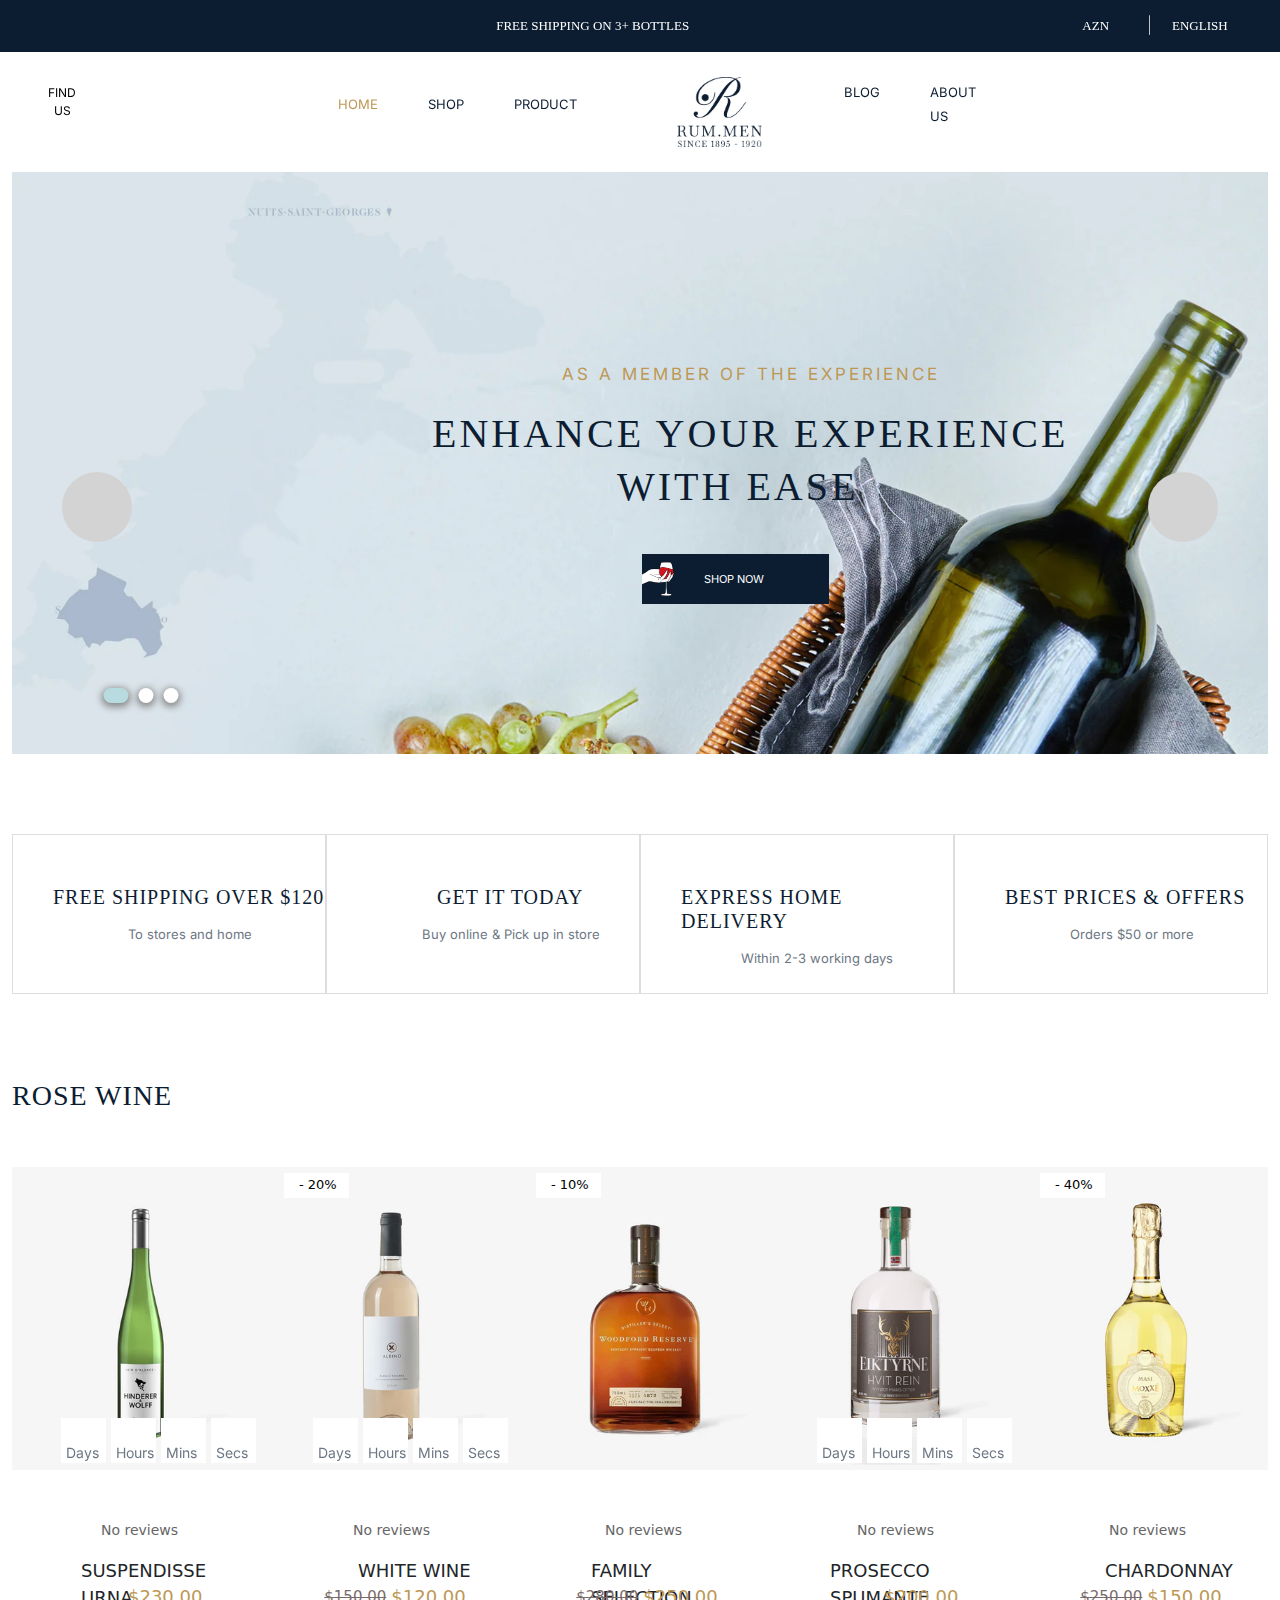
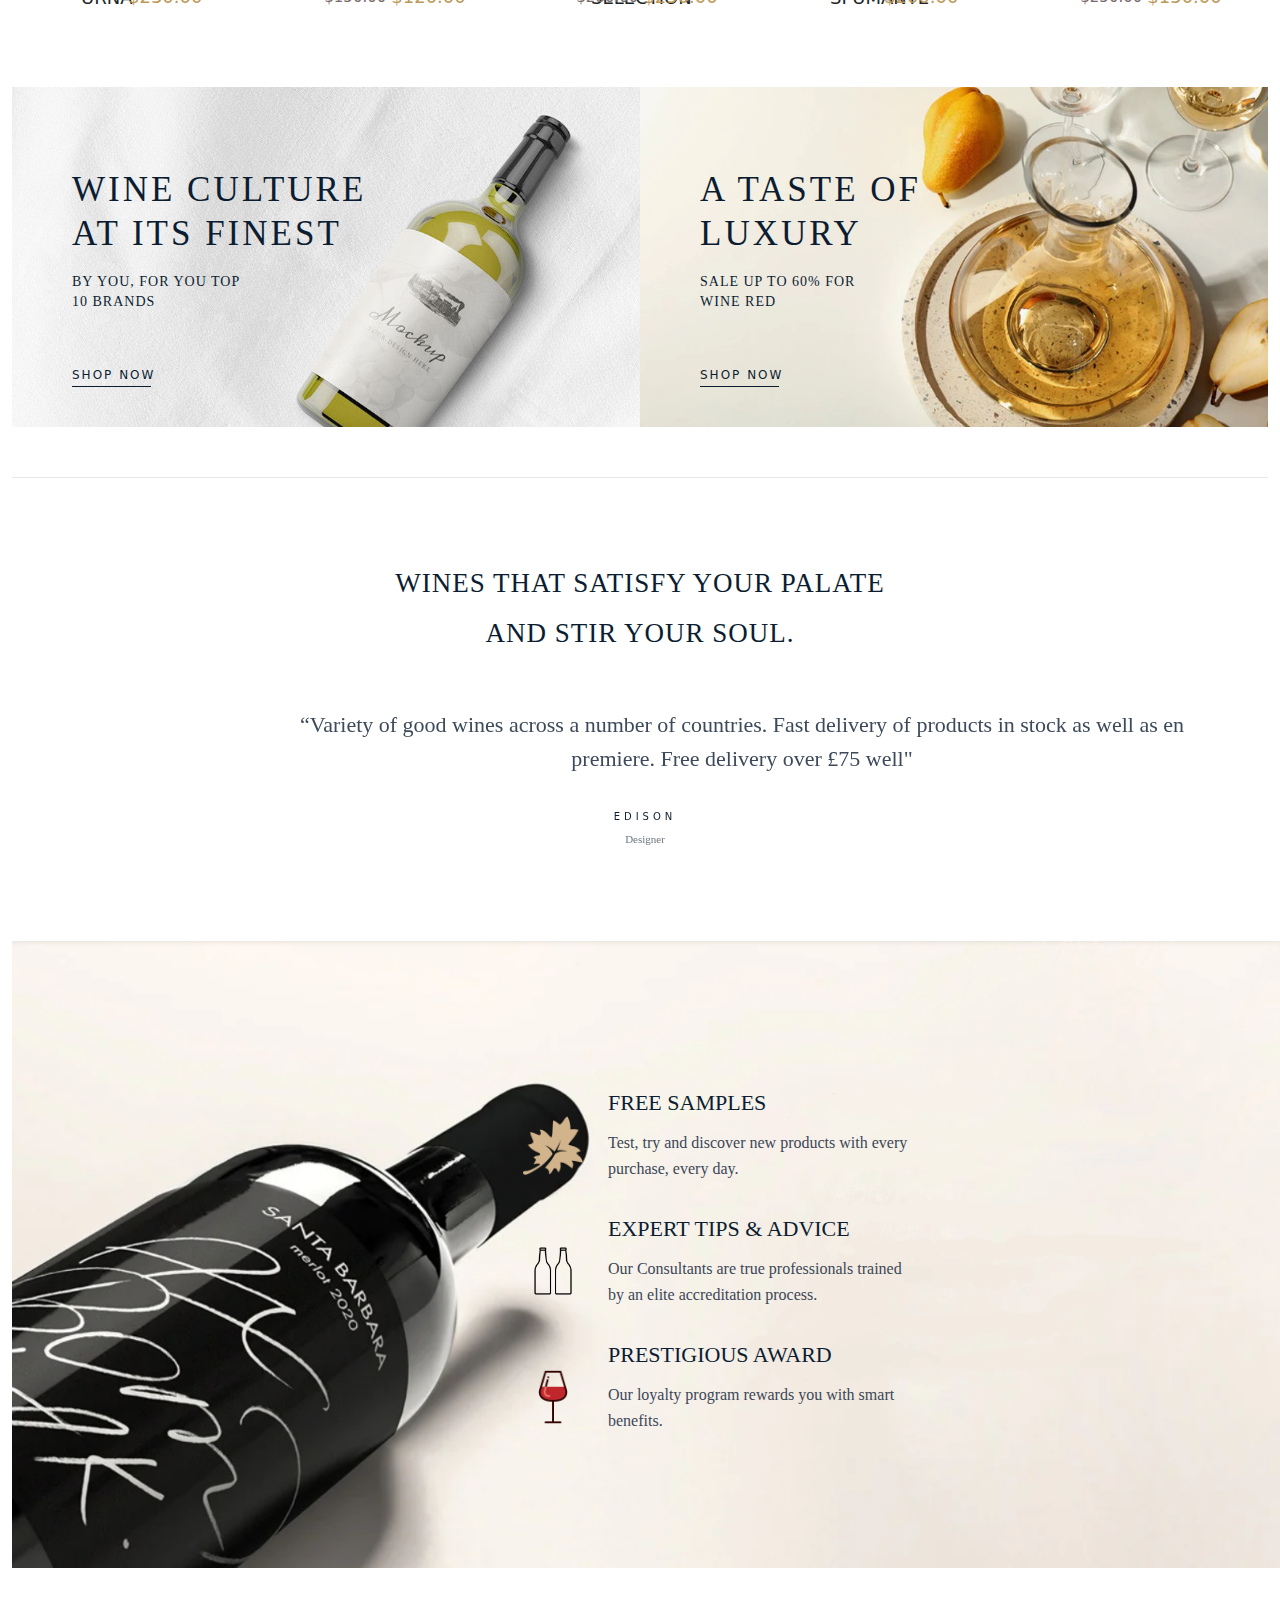
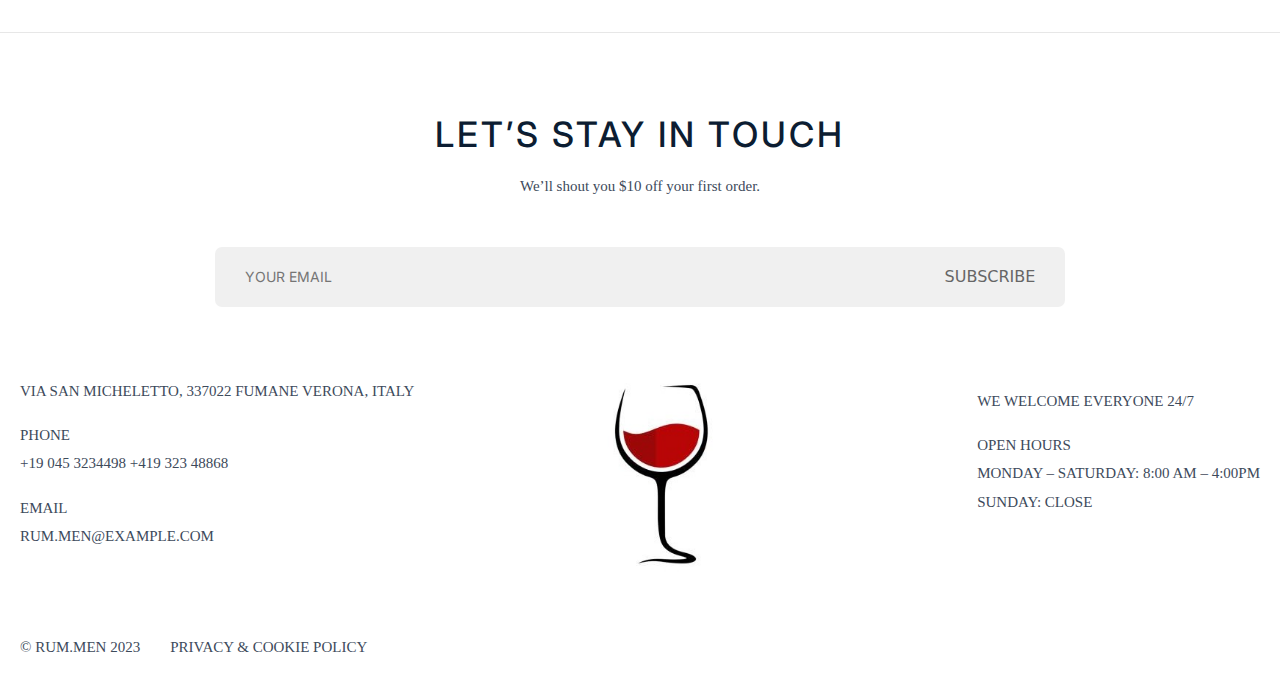
==== commit 227018a1: "shop" ====
--- a/index.html
+++ b/index.html
@@ -128,23 +128,8 @@
                 <div class="searchic">
                     <i class="fa-solid fa-magnifying-glass"></i>
 
-                    <button type="button" class="btn find" data-bs-toggle="modal" data-bs-target="#exampleModal">FIND
+                    <button type="button" class="find" data-bs-toggle="modal" data-bs-target="#exampleModal">FIND
                         US</button>
-
-                    <!-- Modal -->
-                    <div class="modal fade" id="exampleModal" tabindex="-1" aria-labelledby="exampleModalLabel"
-                        aria-hidden="true">
-                        <div class="modal-dialog modl">
-                            <div class="modal-content mdl">
-                                <div class="inmodal">
-                                    <input type="text" id="search" required="required" placeholder="Search..." />
-
-                                    <button type="button" class="btn-close iks" data-bs-dismiss="modal"
-                                        aria-label="Close"></button>
-                                </div>
-                            </div>
-                        </div>
-                    </div>
                 </div>
 
                 <ul class="firstsel selec">
@@ -162,8 +147,8 @@
 
                 <ul class="main">
                     <li>
-                    <a href="sign.html" class="user"><i class="fa-regular fa-user"></i></a>
-                </li>
+                        <a href="sign.html" class="user"><i class="fa-regular fa-user"></i></a>
+                    </li>
 
                     <li class="heart">
                         <a href="wishlist.html">
@@ -740,6 +725,93 @@
         </div>
     </footer>
 
+    <!-- Search modal -->
+    <div class="modal fade" id="exampleModal" tabindex="-1" aria-labelledby="exampleModalLabel" aria-hidden="true">
+        <div class="modal-dialog modl">
+            <div class="modal-content mdl">
+                <div class="inmodal">
+                    <input type="text" id="search" required="required" placeholder="Search..." />
+
+                    <button type="button" class="btn-close iks" data-bs-dismiss="modal" aria-label="Close"></button>
+                </div>
+            </div>
+        </div>
+    </div>
+
+    <!-- basket mosal -->
+    <div class="bskm">
+        <div class="prd">
+            <div class="prdone">
+                <img src="assets/img/Image-21_360x.webp" alt="">
+
+                <div class="name">
+                    <p class="nm">WHITE WINE</p>
+
+                    <div class="counts">
+                        <div class="count">
+                            <button onclick="increment()">-</button>
+                            <h2 id="countings"></h2>
+                            <button onclick="decrement()">+</button>
+                        </div>
+
+                        <p class="per">$120.00</p>
+                    </div>
+
+                    <a href="#">REMOVE</a>
+                </div>
+            </div>
+
+            <div class="prdone">
+                <img src="assets/img/Image-6_360x.webp" alt="">
+
+                <div class="name">
+                    <p class="nm">CHARDONNAY</p>
+
+                    <div class="counts">
+                        <div class="count">
+                            <button onclick="increment()">-</button>
+                            <h2 id="countingtwo"></h2>
+                            <button onclick="decrement()">+</button>
+                        </div>
+
+                        <p class="per">$150.00</p>
+                    </div>
+
+                    <a href="#">REMOVE</a>
+                </div>
+            </div>
+        </div>
+
+        <div class="check">
+            <div class="adgif">
+                <div class="gift">&#x1F381</div>
+                <p class="wrap">Add gift wrap <span>Only</span></p>
+            </div>
+
+            <div class="total">
+                <p class="subt">SUBTOTAL :</p>
+                <p class="totalpr">$270.00</p>
+            </div>
+
+            <div class="radio">
+                <div class="form-check">
+                    <input class="form-check-input" type="radio" name="flexRadioDefault" id="flexRadioDefault1">
+                </div>
+
+                <p class="agree">I agree with the</p>
+                <a class="term" href="#">terms and conditions</a>
+            </div>
+
+            <div class="checkbt">
+                <a href="check.html" class="chc">CHECK OUT</a>
+            </div>
+
+            <div class="view">
+                <a href="view.html">VIEW CART</a>
+            </div>
+        </div>
+    </div>
+
     <button id="myBtn"><i class="fa-solid fa-chevron-up"></i></button>
 
     <!-- aos animation js -->
--- a/assets/css/main.css
+++ b/assets/css/main.css
@@ -15,6 +15,7 @@
 
 .header {
   background-color: white;
+  z-index: 2;
 }
 .header .firsth {
   background-color: #0c1d32;
@@ -167,7 +168,7 @@
   cursor: pointer;
   padding-left: 30px;
   font-size: 18px;
-  padding-top: 5px;
+  padding-bottom: 10px;
 }
 .header .secondh .searchic .find {
   font-family: Inter, sans-serif;
@@ -175,30 +176,15 @@
   font-size: 12px;
   padding-left: 18px;
   padding-bottom: 20px;
+  outline: none;
+  background: transparent;
+  border: none;
 }
 .header .secondh .searchic:hover i {
   color: #bd9855;
 }
 .header .secondh .searchic:hover .find {
   color: #bd9855;
-}
-.header .secondh .searchic .modl {
-  right: 520px;
-  bottom: 30px;
-}
-.header .secondh .searchic .modl .mdl {
-  height: 100px;
-  width: 1600px;
-  border-radius: 0;
-}
-.header .secondh .searchic .modl .mdl .inmodal #search {
-  margin-left: 20px;
-  margin-top: 30px;
-  border: none;
-  font-size: 23px;
-}
-.header .secondh .searchic .modl .mdl .inmodal .iks {
-  margin-left: 1200px;
 }
 .header .secondh .firstsel {
   display: flex;
@@ -1573,6 +1559,231 @@
   margin-bottom: 10px;
 }
 
+.modl {
+  right: 520px;
+  bottom: 30px;
+}
+.modl .mdl {
+  height: 100px;
+  width: 1600px;
+  border-radius: 0;
+}
+.modl .mdl .inmodal #search {
+  margin-left: 20px;
+  margin-top: 30px;
+  border: none;
+  font-size: 23px;
+}
+.modl .mdl .inmodal .iks {
+  margin-left: 1200px;
+}
+
+.bskm {
+  width: 400px;
+  height: 650px;
+  background-color: white;
+  z-index: 999;
+  top: 120px;
+  right: 30px;
+  position: absolute;
+  display: none;
+}
+.bskm.active-basket {
+  display: block;
+}
+.bskm .prd {
+  margin: 20px;
+  border-bottom: 1px solid #c4c3c3;
+  height: 270px;
+  overflow-y: auto;
+}
+.bskm .prd::-webkit-scrollbar {
+  width: 2px;
+}
+.bskm .prd::-webkit-scrollbar-thumb {
+  background-color: #000;
+}
+.bskm .prd::-webkit-scrollbar-track {
+  background-color: #e3dcdc;
+}
+.bskm .prd .prdone {
+  display: flex;
+  border-bottom: 1px solid #c4c3c3;
+  padding-bottom: 15px;
+  margin-bottom: 15px;
+}
+.bskm .prd .prdone img {
+  width: 100px;
+  height: 130px;
+}
+.bskm .prd .prdone .name {
+  margin-left: 20px;
+}
+.bskm .prd .prdone .name .nm {
+  font-size: 14px;
+  height: 0;
+  font-weight: 500;
+  cursor: pointer;
+}
+.bskm .prd .prdone .name .nm:hover {
+  color: #bd9855;
+}
+.bskm .prd .prdone .name .counts {
+  display: flex;
+}
+.bskm .prd .prdone .name .counts .count {
+  display: flex;
+  border: 1px solid rgb(200, 199, 199);
+  width: 100px;
+  height: 20px;
+  margin-top: 10px;
+}
+.bskm .prd .prdone .name .counts .count h2 {
+  color: #000;
+  margin: 3px 20px;
+  font-size: 12px;
+  font-weight: 500;
+}
+.bskm .prd .prdone .name .counts .count button:nth-child(1) {
+  width: 28px;
+  height: 18px;
+  font-size: 12px;
+  background-color: white;
+  border: none;
+  border-right: 1px solid rgb(200, 199, 199);
+  color: rgb(0, 0, 0);
+}
+.bskm .prd .prdone .name .counts .count button:nth-child(1):hover {
+  background-color: black;
+  color: white;
+  border-radius: 2px;
+  filter: brightness(1.1);
+  transition: all 0.5s;
+}
+.bskm .prd .prdone .name .counts .count button:nth-child(3) {
+  width: 28px;
+  height: 18px;
+  font-size: 12px;
+  background-color: white;
+  border: none;
+  border-left: 1px solid rgb(200, 199, 199);
+  color: #000;
+  border-radius: 2px;
+  filter: brightness(1.1);
+  transition: all 0.5s;
+}
+.bskm .prd .prdone .name .counts .count button:nth-child(3):hover {
+  background-color: black;
+  color: white;
+  border-radius: 2px;
+}
+.bskm .prd .prdone .name .counts .per {
+  padding-left: 7px;
+  padding-top: 7px;
+  font-weight: 500;
+}
+.bskm .prd .prdone .name a {
+  color: #666;
+  font-size: 14px;
+}
+.bskm .prd .prdone .name a:hover {
+  color: red;
+  text-decoration: none;
+}
+.bskm .check {
+  margin: 0 20px;
+}
+.bskm .check .adgif {
+  display: flex;
+}
+.bskm .check .adgif .wrap {
+  color: #888888;
+  font-size: 13px;
+  padding-top: 3px;
+  height: 0;
+}
+.bskm .check .adgif .wrap span {
+  color: #bd9855;
+}
+.bskm .check .adgif .wrap:hover {
+  color: #bd9855;
+}
+.bskm .check .total {
+  display: flex;
+  justify-content: space-between;
+  border-bottom: 1px solid #c4c3c3;
+}
+.bskm .check .total .subt {
+  color: #000;
+  font-weight: 500;
+  font-size: 15px;
+  padding-top: 5px;
+}
+.bskm .check .total .totalpr {
+  font-size: 17px;
+  font-weight: 500;
+  color: #000;
+  padding-top: 5px;
+}
+.bskm .check .radio {
+  margin-top: 20px;
+  display: flex;
+}
+.bskm .check .radio .agree {
+  color: #888888;
+  font-size: 14px;
+  font-weight: 400;
+}
+.bskm .check .radio .term {
+  color: #000;
+  font-weight: 500;
+  font-size: 14px;
+  padding-left: 3px;
+}
+.bskm .check .radio .term:hover {
+  color: #bd9855;
+}
+.bskm .check .checkbt {
+  border: none;
+  cursor: pointer;
+  width: 360px;
+  height: 45px;
+  background-color: #000;
+  margin-top: 17px;
+  padding-top: 10px;
+  padding-left: 135px;
+}
+.bskm .check .checkbt .chc {
+  color: #ffffff;
+  font-family: Inter, sans-serif;
+  text-decoration: none;
+}
+.bskm .check .checkbt:hover {
+  background-color: #bd9855;
+}
+.bskm .check .view {
+  width: 360px;
+  height: 44px;
+  border: 1px solid black;
+  background-color: white;
+  cursor: pointer;
+  margin-top: 26px;
+  padding-left: 135px;
+  padding-top: 8px;
+}
+.bskm .check .view a {
+  color: #000;
+  font-family: Inter, sans-serif;
+  text-decoration: none;
+}
+.bskm .check .view:hover {
+  border-color: #bd9855;
+  background-color: #bd9855;
+}
+.bskm .check .view:hover a {
+  color: white;
+}
+
 #myBtn {
   display: none;
   position: fixed;
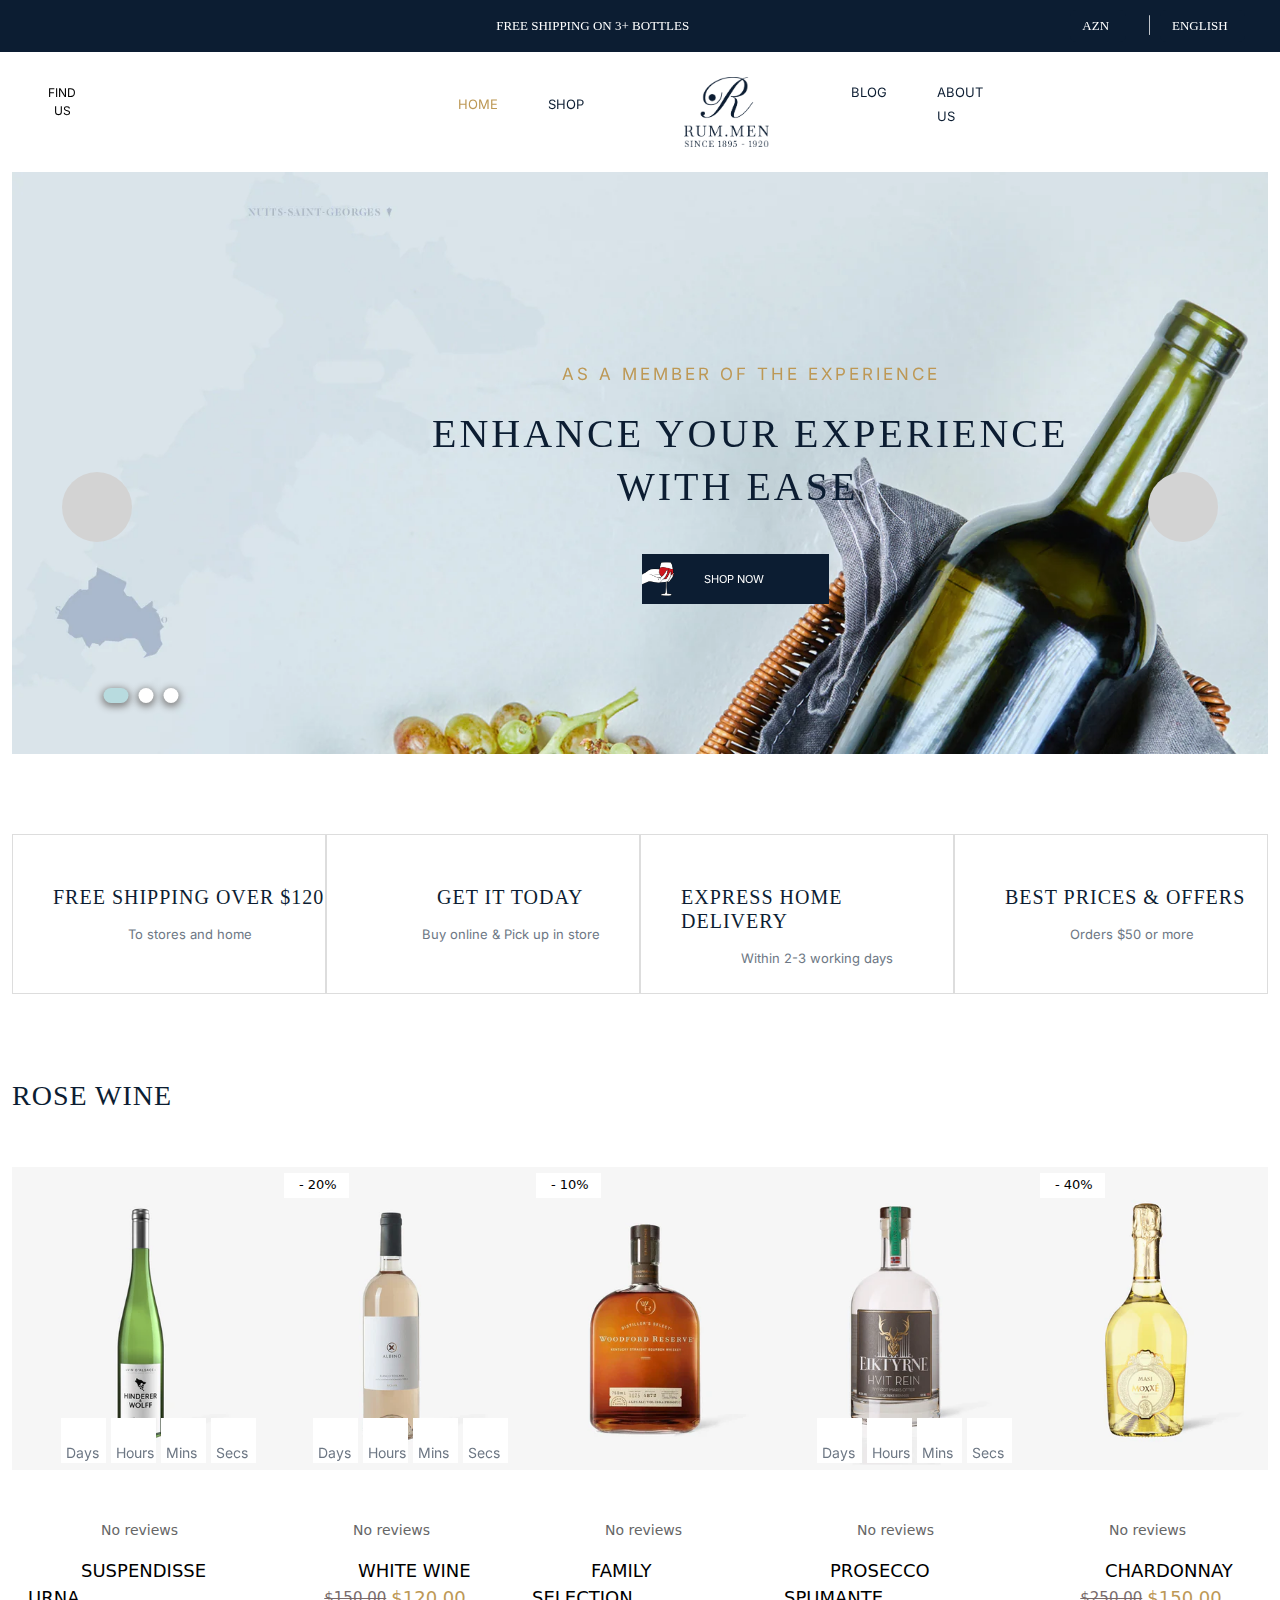
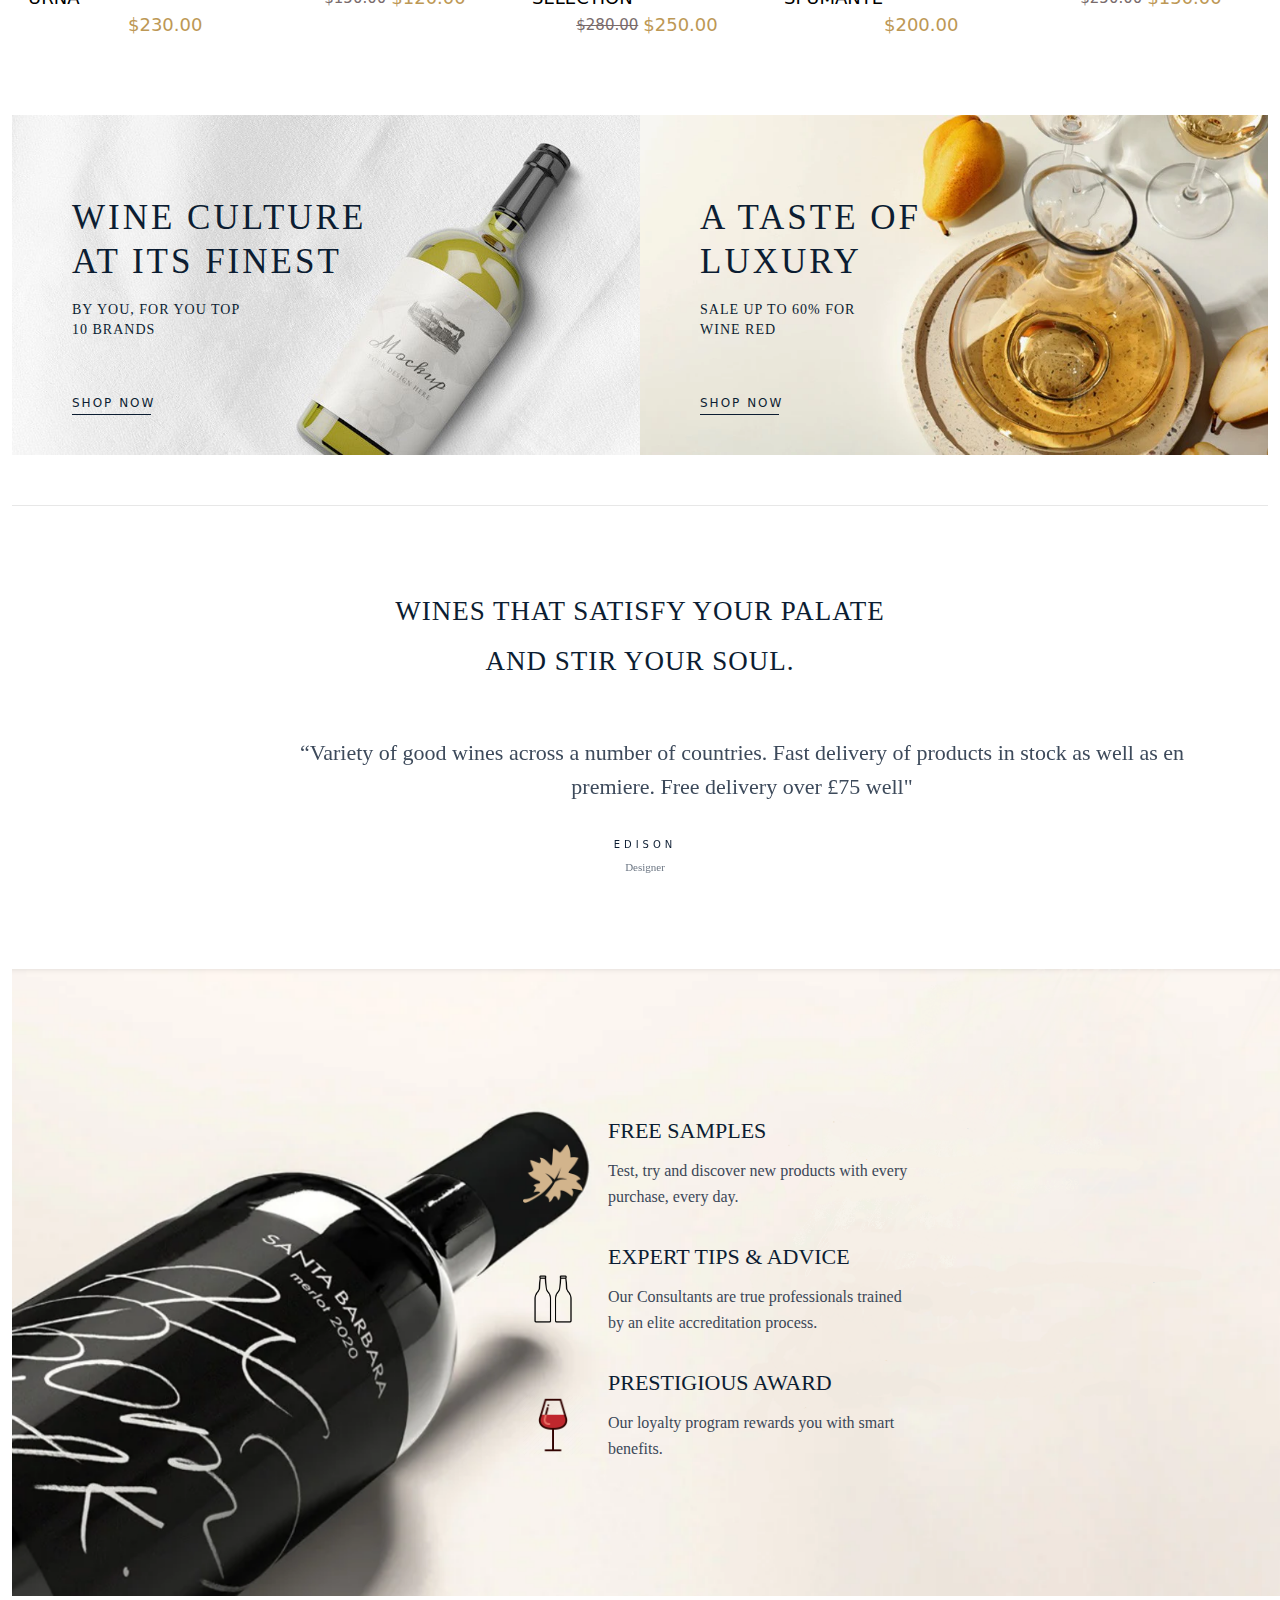
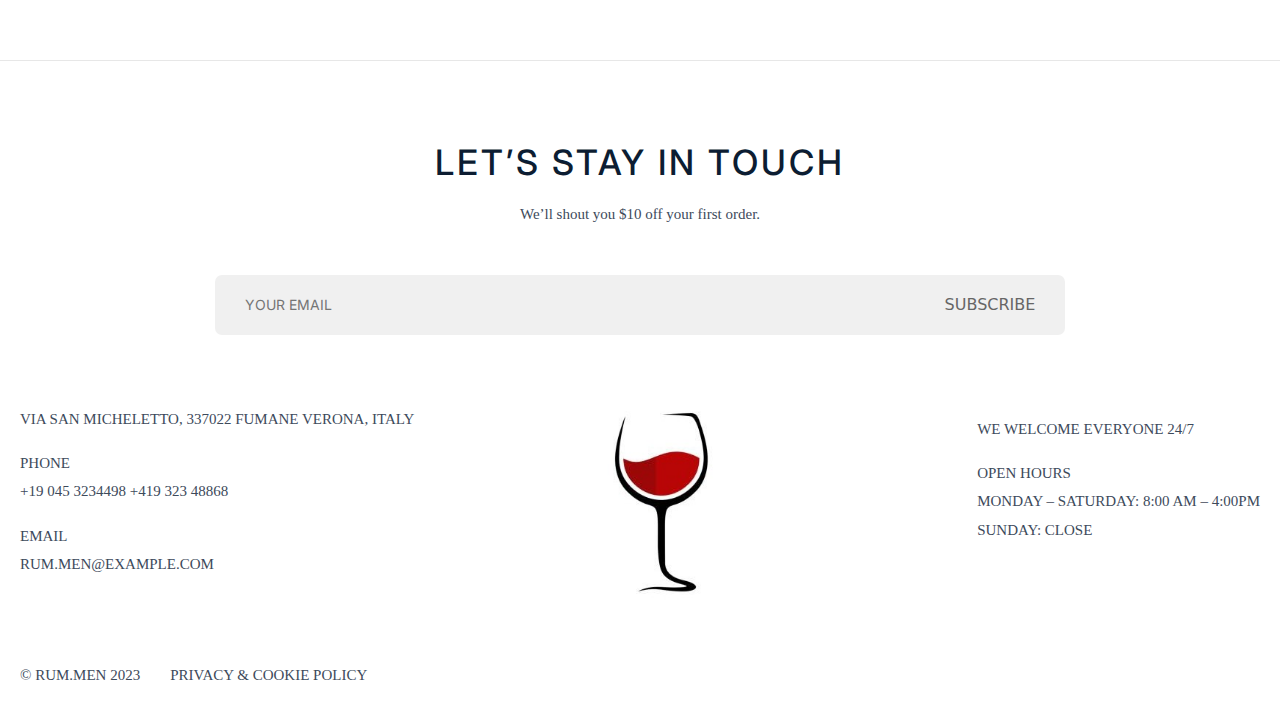
==== commit 3918e571: "end1" ====
--- a/index.html
+++ b/index.html
@@ -135,14 +135,13 @@
                 <ul class="firstsel selec">
                     <li><a href="#" class="home" data-id="1">HOME</a></li>
                     <li class="other"><a href="shop.html" data-id="2">SHOP</a></li>
-                    <li class="other"><a href="product.html" data-id="3">PRODUCT</a></li>
                 </ul>
 
                 <a href="index.html"><img src="assets/img/logo-black.png" alt=""></a>
 
                 <ul class="secondsel selec">
-                    <li><a href="blog.html" data-id="4">BLOG</a></li>
-                    <li class="other"><a href="about.html" data-id="5">ABOUT US</a></li>
+                    <li><a href="blog.html" data-id="3">BLOG</a></li>
+                    <li class="other"><a href="about.html" data-id="4">ABOUT US</a></li>
                 </ul>
 
                 <ul class="main">
@@ -264,8 +263,8 @@
             <div class="generalcart">
                 <div class="card" style="width: 18rem;">
                     <div class="photo">
-                        <img src="assets/img/Image-23_2d90352f-3a17-4eb2-a477-d8380bbdb1d7_360x.webp"
-                            class="card-img-top" alt="...">
+                      <a href="product.html">  <img src="assets/img/Image-23_2d90352f-3a17-4eb2-a477-d8380bbdb1d7_360x.webp"
+                        class="card-img-top" alt="..."></a>
 
                         <i class="fa-regular fa-heart heart d-none"></i>
                         <i class="fa-solid fa-arrow-right-arrow-left arrow d-none"></i>
@@ -307,14 +306,14 @@
                             <p class="reviews">No reviews</p>
                         </div>
 
-                        <p class="title">SUSPENDISSE URNA</p>
+                        <a href="product.html" class="title">SUSPENDISSE URNA</a>
                         <p class="price">$230.00</p>
                     </div>
                 </div>
 
                 <div class="card" style="width: 18rem;">
                     <div class="photo">
-                        <img src="assets/img/Image-21_360x.webp" class="card-img-top" alt="...">
+                        <a href="product.html"><img src="assets/img/Image-21_360x.webp" class="card-img-top" alt="..."></a>
 
                         <p class="percent">- 20%</p>
 
@@ -358,7 +357,7 @@
                             <p class="reviews">No reviews</p>
                         </div>
 
-                        <p class="title1">WHITE WINE</p>
+               <a href="product.html" class="title1">WHITE WINE</a>
 
                         <div class="diswithpri">
                             <P class="discount">$150.00</P>
@@ -369,7 +368,7 @@
 
                 <div class="card" style="width: 18rem;">
                     <div class="photo">
-                        <img src="assets/img/Image-16_360x.webp" class="card-img-top" alt="...">
+                       <a href="product.html"> <img src="assets/img/Image-16_360x.webp" class="card-img-top" alt="..."></a>
 
                         <p class="percent">- 10%</p>
 
@@ -394,7 +393,7 @@
                             <p class="reviews">No reviews</p>
                         </div>
 
-                        <p class="title2">FAMILY SELECTION</p>
+                       <a href="product.html" class="title2">FAMILY SELECTION</a>
 
                         <div class="diswithpri">
                             <P class="discount">$280.00</P>
@@ -405,7 +404,7 @@
 
                 <div class="card" style="width: 18rem;">
                     <div class="photo">
-                        <img src="assets/img/Image-11_360x.webp" class="card-img-top" alt="...">
+                       <a href="product.html"> <img src="assets/img/Image-11_360x.webp" class="card-img-top" alt="..."></a>
 
                         <i class="fa-regular fa-heart heart d-none"></i>
                         <i class="fa-solid fa-arrow-right-arrow-left arrow d-none"></i>
@@ -447,14 +446,14 @@
                             <p class="reviews">No reviews</p>
                         </div>
 
-                        <p class="title3">PROSECCO SPUMANTE</p>
+                        <a href="product.html" class="title3">PROSECCO SPUMANTE</a>
                         <p class="price">$200.00</p>
                     </div>
                 </div>
 
                 <div class="card" style="width: 18rem;">
                     <div class="photo">
-                        <img src="assets/img/Image-6_360x.webp" class="card-img-top" alt="...">
+                        <a href="product.html"><img src="assets/img/Image-6_360x.webp" class="card-img-top" alt="..."></a>
 
                         <p class="percent">- 40%</p>
 
@@ -479,7 +478,7 @@
                             <p class="reviews">No reviews</p>
                         </div>
 
-                        <p class="title4">CHARDONNAY</p>
+               <a href="product.html" class="title4">CHARDONNAY</a>
 
                         <div class="diswithpri">
                             <P class="discount">$250.00</P>
@@ -490,7 +489,7 @@
 
                 <div class="card" style="width: 18rem;">
                     <div class="photo">
-                        <img src="assets/img/Image-1_360x.webp" class="card-img-top" alt="...">
+                        <a href="product.html"><img src="assets/img/Image-1_360x.webp" class="card-img-top" alt="..."></a>
 
                         <p class="percent">- 16%</p>
 
@@ -534,7 +533,7 @@
                             <p class="reviews">No reviews</p>
                         </div>
 
-                        <p class="title5">CABERNET SAUVIGNON</p>
+                     <a href="product.html" class="title5">CABERNET SAUVIGNON</a>
 
                         <div class="diswithpri">
                             <P class="discount">$300.00</P>
--- a/assets/css/main.css
+++ b/assets/css/main.css
@@ -188,7 +188,7 @@
 }
 .header .secondh .firstsel {
   display: flex;
-  margin-left: 230px;
+  margin-left: 350px;
 }
 .header .secondh .firstsel li {
   display: inline;
@@ -847,6 +847,8 @@
   font-weight: 400;
   padding-left: 53px;
   height: 0;
+  text-decoration: none;
+  color: #000;
 }
 .three .generalcart .card .title:hover {
   color: #bd9855;
@@ -857,6 +859,8 @@
   font-weight: 400;
   padding-left: 78px;
   height: 0;
+  text-decoration: none;
+  color: #000;
 }
 .three .generalcart .card .title1:hover {
   color: #bd9855;
@@ -867,6 +871,8 @@
   font-weight: 400;
   padding-left: 59px;
   height: 0;
+  text-decoration: none;
+  color: #000;
 }
 .three .generalcart .card .title2:hover {
   color: #bd9855;
@@ -877,6 +883,8 @@
   font-weight: 400;
   padding-left: 46px;
   height: 0;
+  text-decoration: none;
+  color: #000;
 }
 .three .generalcart .card .title3:hover {
   color: #bd9855;
@@ -887,6 +895,8 @@
   font-weight: 400;
   padding-left: 69px;
   height: 0;
+  text-decoration: none;
+  color: #000;
 }
 .three .generalcart .card .title4:hover {
   color: #bd9855;
@@ -897,6 +907,8 @@
   font-weight: 400;
   padding-left: 37px;
   height: 0;
+  text-decoration: none;
+  color: #000;
 }
 .three .generalcart .card .title5:hover {
   color: #bd9855;
@@ -904,7 +916,6 @@
 .three .generalcart .card .price {
   color: #bd9855;
   padding-left: 100px;
-  padding-top: 10px;
   font-size: 18px;
   font-weight: 500;
 }
@@ -918,12 +929,11 @@
   font-size: 15px;
   color: #796b6b;
   text-decoration: line-through;
-  padding-bottom: 10px;
+  padding-bottom: 20px;
   padding-left: 10px;
 }
 .three .generalcart .card .diswithpri .pricewith {
   color: #bd9855;
-  padding-top: 10px;
   font-size: 18px;
   font-weight: 500;
   padding-left: 5px;
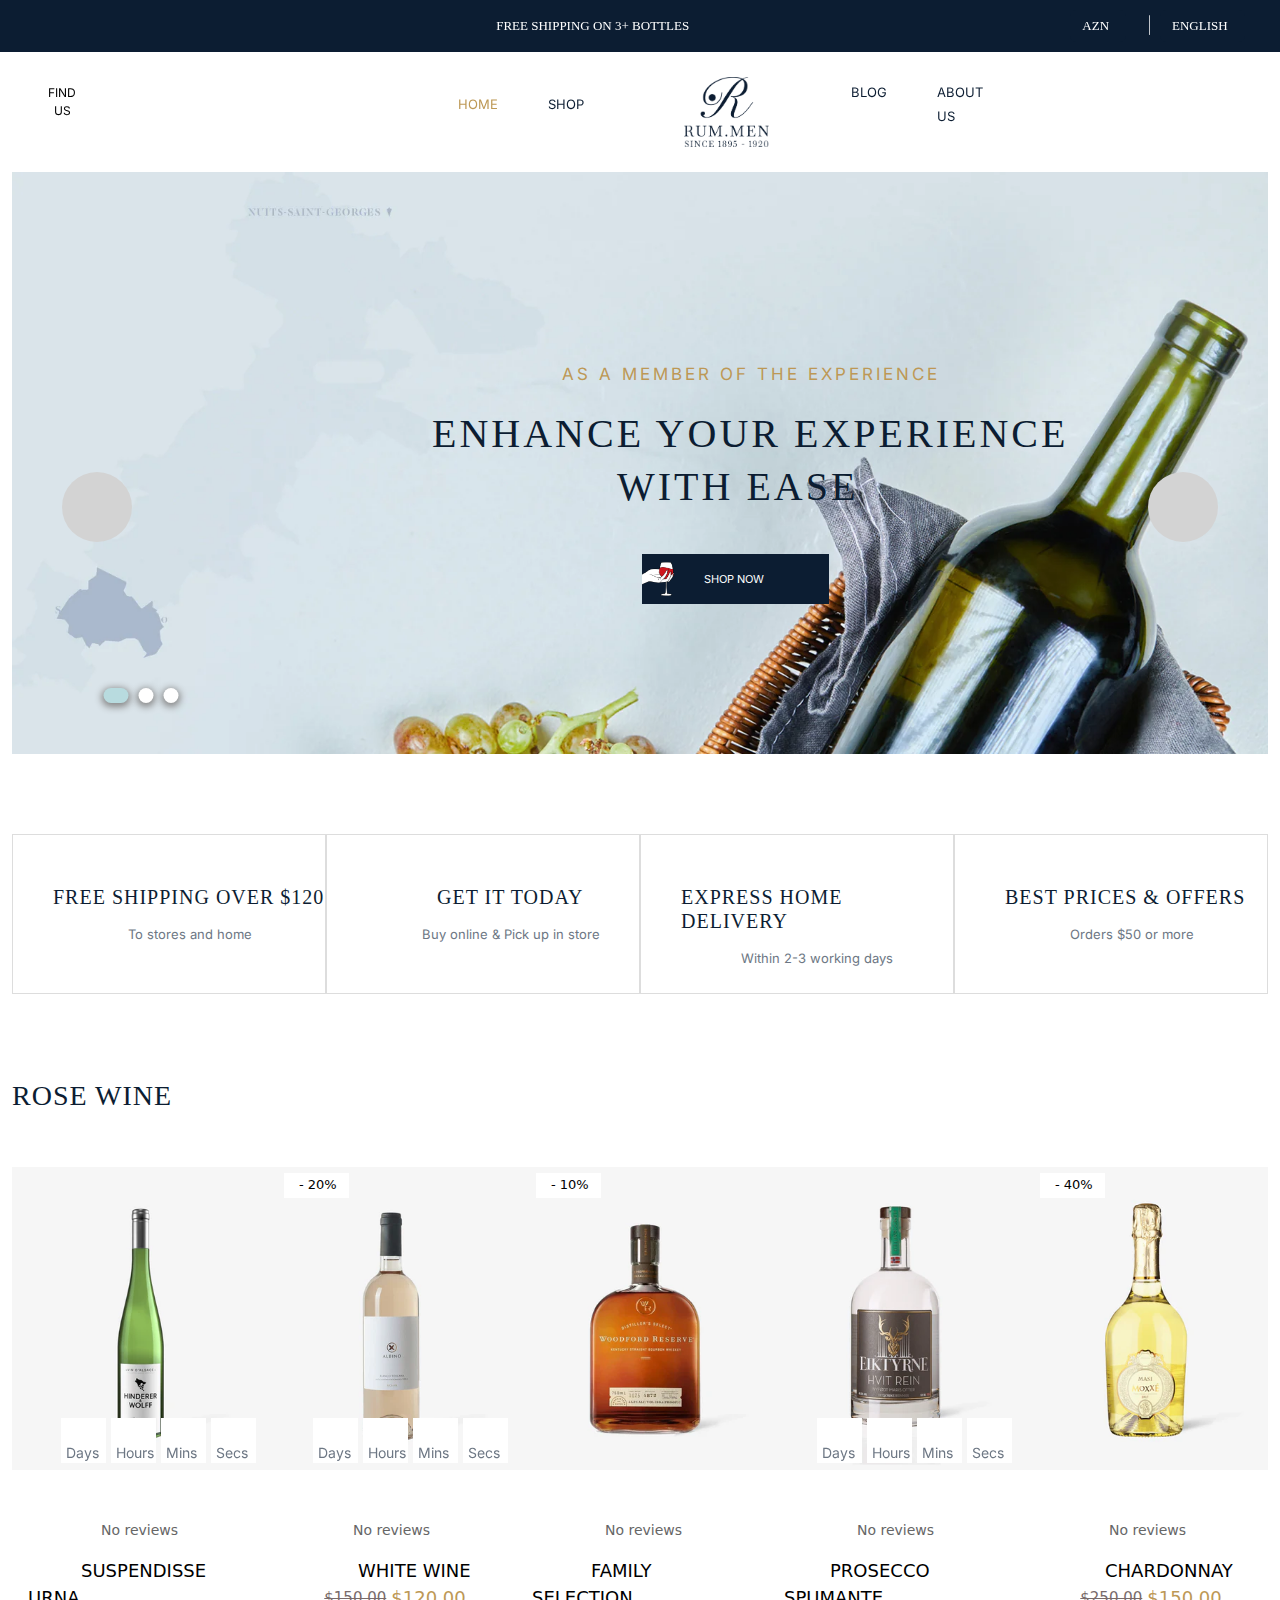
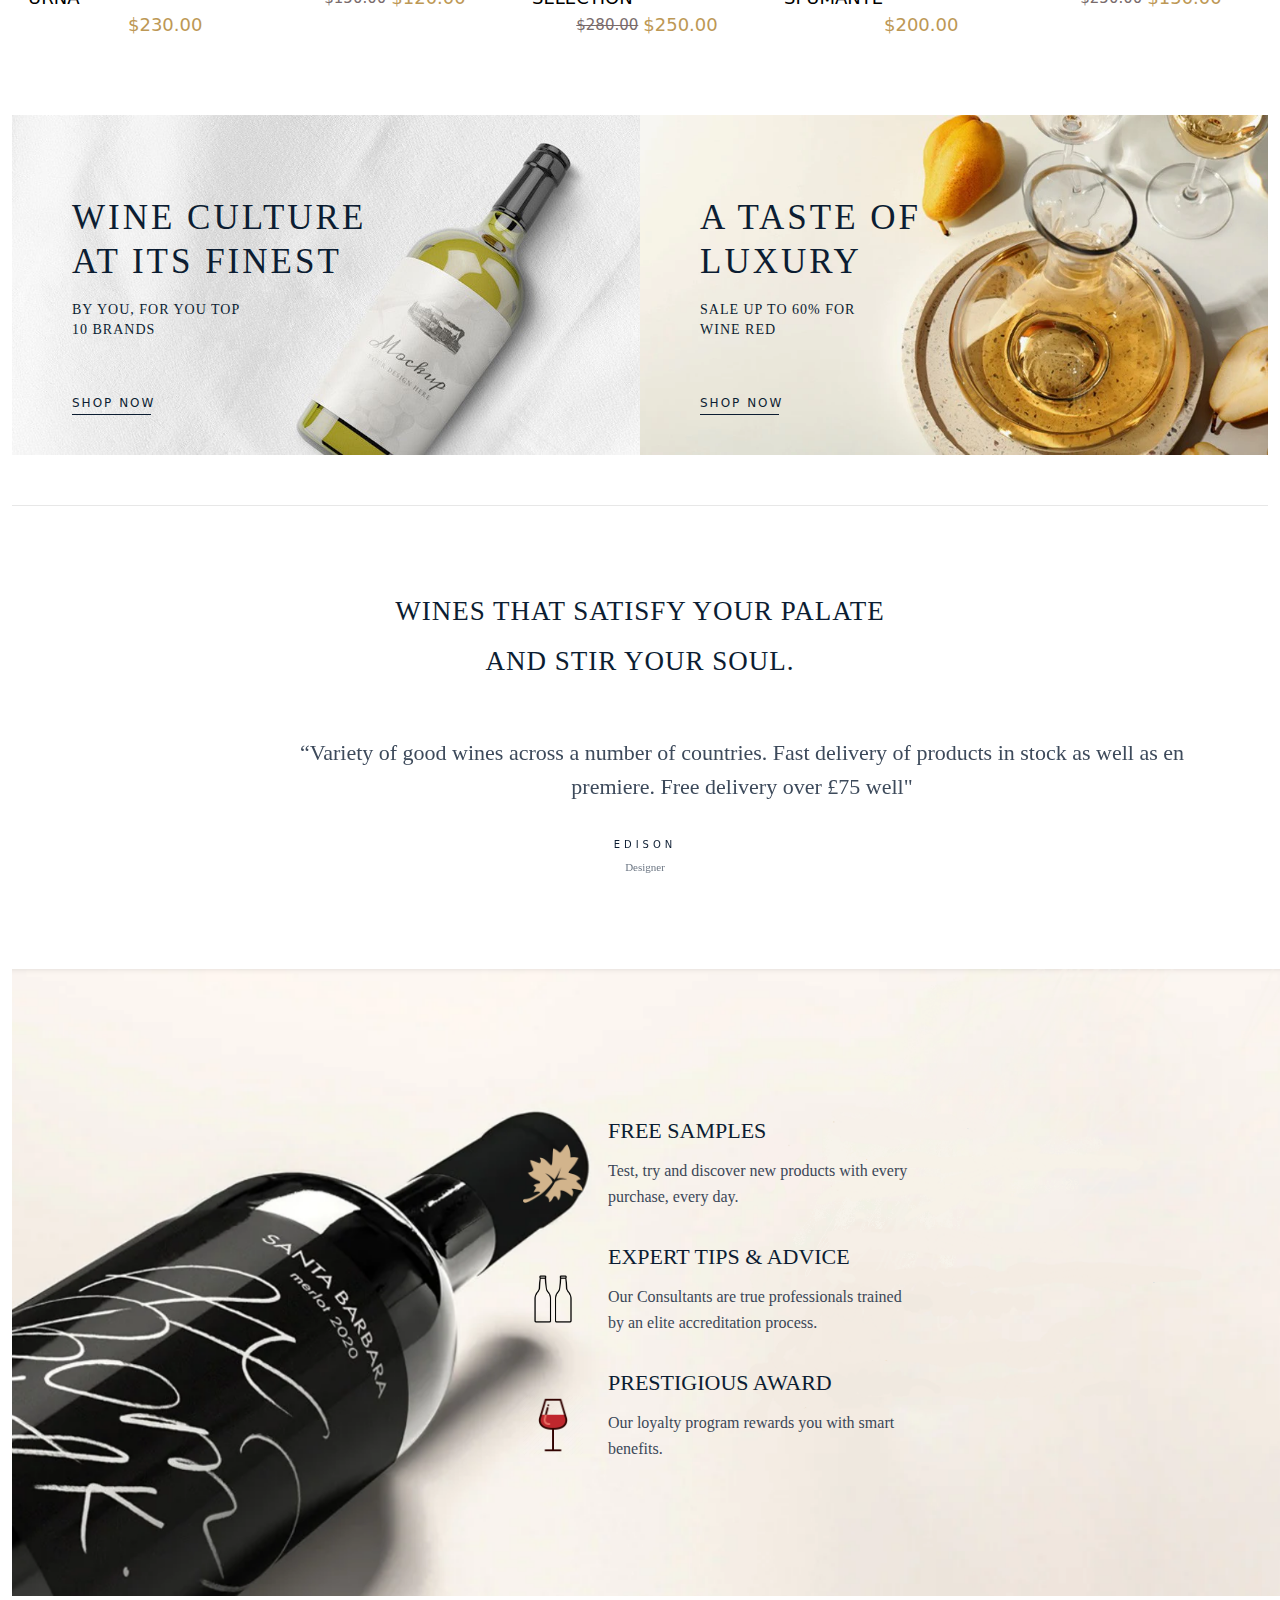
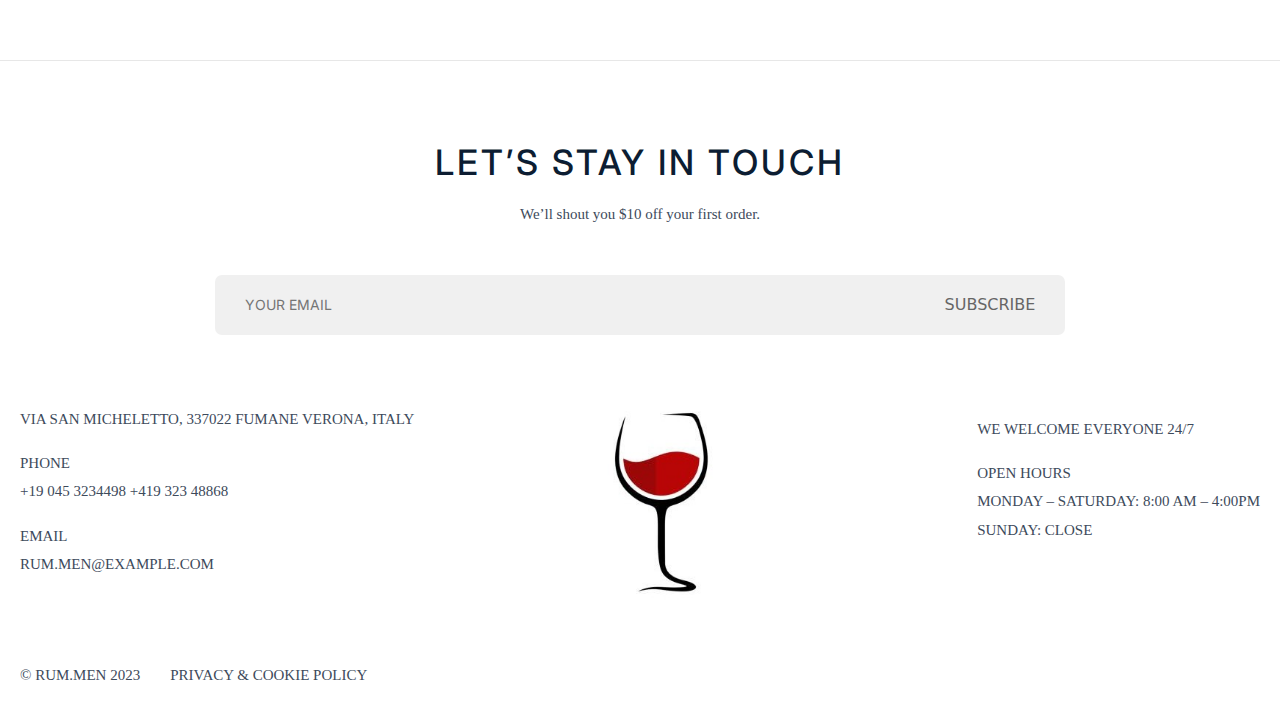
==== commit 2c906427: "end2" ====
--- a/index.html
+++ b/index.html
@@ -263,8 +263,9 @@
             <div class="generalcart">
                 <div class="card" style="width: 18rem;">
                     <div class="photo">
-                      <a href="product.html">  <img src="assets/img/Image-23_2d90352f-3a17-4eb2-a477-d8380bbdb1d7_360x.webp"
-                        class="card-img-top" alt="..."></a>
+                        <a href="product.html"> <img
+                                src="assets/img/Image-23_2d90352f-3a17-4eb2-a477-d8380bbdb1d7_360x.webp"
+                                class="card-img-top" alt="..."></a>
 
                         <i class="fa-regular fa-heart heart d-none"></i>
                         <i class="fa-solid fa-arrow-right-arrow-left arrow d-none"></i>
@@ -313,7 +314,8 @@
 
                 <div class="card" style="width: 18rem;">
                     <div class="photo">
-                        <a href="product.html"><img src="assets/img/Image-21_360x.webp" class="card-img-top" alt="..."></a>
+                        <a href="product.html"><img src="assets/img/Image-21_360x.webp" class="card-img-top"
+                                alt="..."></a>
 
                         <p class="percent">- 20%</p>
 
@@ -357,7 +359,7 @@
                             <p class="reviews">No reviews</p>
                         </div>
 
-               <a href="product.html" class="title1">WHITE WINE</a>
+                        <a href="product.html" class="title1">WHITE WINE</a>
 
                         <div class="diswithpri">
                             <P class="discount">$150.00</P>
@@ -368,7 +370,8 @@
 
                 <div class="card" style="width: 18rem;">
                     <div class="photo">
-                       <a href="product.html"> <img src="assets/img/Image-16_360x.webp" class="card-img-top" alt="..."></a>
+                        <a href="product.html"> <img src="assets/img/Image-16_360x.webp" class="card-img-top"
+                                alt="..."></a>
 
                         <p class="percent">- 10%</p>
 
@@ -393,7 +396,7 @@
                             <p class="reviews">No reviews</p>
                         </div>
 
-                       <a href="product.html" class="title2">FAMILY SELECTION</a>
+                        <a href="product.html" class="title2">FAMILY SELECTION</a>
 
                         <div class="diswithpri">
                             <P class="discount">$280.00</P>
@@ -404,7 +407,8 @@
 
                 <div class="card" style="width: 18rem;">
                     <div class="photo">
-                       <a href="product.html"> <img src="assets/img/Image-11_360x.webp" class="card-img-top" alt="..."></a>
+                        <a href="product.html"> <img src="assets/img/Image-11_360x.webp" class="card-img-top"
+                                alt="..."></a>
 
                         <i class="fa-regular fa-heart heart d-none"></i>
                         <i class="fa-solid fa-arrow-right-arrow-left arrow d-none"></i>
@@ -453,7 +457,8 @@
 
                 <div class="card" style="width: 18rem;">
                     <div class="photo">
-                        <a href="product.html"><img src="assets/img/Image-6_360x.webp" class="card-img-top" alt="..."></a>
+                        <a href="product.html"><img src="assets/img/Image-6_360x.webp" class="card-img-top"
+                                alt="..."></a>
 
                         <p class="percent">- 40%</p>
 
@@ -478,7 +483,7 @@
                             <p class="reviews">No reviews</p>
                         </div>
 
-               <a href="product.html" class="title4">CHARDONNAY</a>
+                        <a href="product.html" class="title4">CHARDONNAY</a>
 
                         <div class="diswithpri">
                             <P class="discount">$250.00</P>
@@ -489,7 +494,8 @@
 
                 <div class="card" style="width: 18rem;">
                     <div class="photo">
-                        <a href="product.html"><img src="assets/img/Image-1_360x.webp" class="card-img-top" alt="..."></a>
+                        <a href="product.html"><img src="assets/img/Image-1_360x.webp" class="card-img-top"
+                                alt="..."></a>
 
                         <p class="percent">- 16%</p>
 
@@ -533,7 +539,7 @@
                             <p class="reviews">No reviews</p>
                         </div>
 
-                     <a href="product.html" class="title5">CABERNET SAUVIGNON</a>
+                        <a href="product.html" class="title5">CABERNET SAUVIGNON</a>
 
                         <div class="diswithpri">
                             <P class="discount">$300.00</P>
@@ -724,122 +730,143 @@
         </div>
     </footer>
 
-    <!-- Search modal -->
-    <div class="modal fade" id="exampleModal" tabindex="-1" aria-labelledby="exampleModalLabel" aria-hidden="true">
-        <div class="modal-dialog modl">
-            <div class="modal-content mdl">
-                <div class="inmodal">
-                    <input type="text" id="search" required="required" placeholder="Search..." />
-
-                    <button type="button" class="btn-close iks" data-bs-dismiss="modal" aria-label="Close"></button>
+    <!-- start modal -->
+    <div id="general-start">
+        <div class="start" id="start">
+            <p class="slogan">You can't buy happiness,but you can buy wine</p>
+            <div class="line"></div>
+            <p class="question">Are you over 18 years of age?</p>
+            <p class="notification">The content of this website cannot be shown unless you verify your age.Please verify
+                that you are over 18 to see this page</p>
+
+            <div class="button">
+                <div class="over">
+                    <a href="index.html">I'M OVER 18</a>
+                </div>
+
+                <div class="exit">
+                    <a href="exit.html">EXIT</a>
                 </div>
             </div>
         </div>
     </div>
 
-    <!-- basket mosal -->
-    <div class="bskm">
-        <div class="prd">
-            <div class="prdone">
-                <img src="assets/img/Image-21_360x.webp" alt="">
-
-                <div class="name">
-                    <p class="nm">WHITE WINE</p>
-
-                    <div class="counts">
-                        <div class="count">
-                            <button onclick="increment()">-</button>
-                            <h2 id="countings"></h2>
-                            <button onclick="decrement()">+</button>
-                        </div>
-
-                        <p class="per">$120.00</p>
-                    </div>
-
-                    <a href="#">REMOVE</a>
-                </div>
-            </div>
-
-            <div class="prdone">
-                <img src="assets/img/Image-6_360x.webp" alt="">
-
-                <div class="name">
-                    <p class="nm">CHARDONNAY</p>
-
-                    <div class="counts">
-                        <div class="count">
-                            <button onclick="increment()">-</button>
-                            <h2 id="countingtwo"></h2>
-                            <button onclick="decrement()">+</button>
-                        </div>
-
-                        <p class="per">$150.00</p>
-                    </div>
-
-                    <a href="#">REMOVE</a>
-                </div>
-            </div>
-        </div>
-
-        <div class="check">
-            <div class="adgif">
-                <div class="gift">&#x1F381</div>
-                <p class="wrap">Add gift wrap <span>Only</span></p>
-            </div>
-
-            <div class="total">
-                <p class="subt">SUBTOTAL :</p>
-                <p class="totalpr">$270.00</p>
-            </div>
-
-            <div class="radio">
-                <div class="form-check">
-                    <input class="form-check-input" type="radio" name="flexRadioDefault" id="flexRadioDefault1">
-                </div>
-
-                <p class="agree">I agree with the</p>
-                <a class="term" href="#">terms and conditions</a>
-            </div>
-
-            <div class="checkbt">
-                <a href="check.html" class="chc">CHECK OUT</a>
-            </div>
-
-            <div class="view">
-                <a href="view.html">VIEW CART</a>
-            </div>
-        </div>
-    </div>
-
-    <button id="myBtn"><i class="fa-solid fa-chevron-up"></i></button>
-
-    <!-- aos animation js -->
-    <script src="assets/js/aos.js"></script>
-
-    <!-- bootstrap js link -->
-
-    <script src="https://cdn.jsdelivr.net/npm/@popperjs/core@2.11.7/dist/umd/popper.min.js"
-        integrity="sha384-zYPOMqeu1DAVkHiLqWBUTcbYfZ8osu1Nd6Z89ify25QV9guujx43ITvfi12/QExE"
-        crossorigin="anonymous"></script>
-    <script src="https://cdn.jsdelivr.net/npm/bootstrap@5.3.0-alpha3/dist/js/bootstrap.min.js"
-        integrity="sha384-Y4oOpwW3duJdCWv5ly8SCFYWqFDsfob/3GkgExXKV4idmbt98QcxXYs9UoXAB7BZ"
-        crossorigin="anonymous"></script>
-
-    <!-- jquery link -->
-
-    <script src="assets/js/jquery-3.6.4.min.js"></script>
-
-    <!-- slick link -->
-
-    <script src="assets/slick/slick.min.js"></script>
-
-    <!-- aos animation js -->
-    <script>
-        AOS.init();
-    </script>
-
-    <!-- our js link -->
-    <script src="assets/js/script.js"></script>
+        <!-- Search modal -->
+        <div class="modal fade" id="exampleModal" tabindex="-1" aria-labelledby="exampleModalLabel" aria-hidden="true">
+            <div class="modal-dialog modl">
+                <div class="modal-content mdl">
+                    <div class="inmodal">
+                        <input type="text" id="search" required="required" placeholder="Search..." />
+
+                        <button type="button" class="btn-close iks" data-bs-dismiss="modal" aria-label="Close"></button>
+                    </div>
+                </div>
+            </div>
+        </div>
+
+        <!-- basket mosal -->
+        <div class="bskm">
+            <div class="prd">
+                <div class="prdone">
+                    <img src="assets/img/Image-21_360x.webp" alt="">
+
+                    <div class="name">
+                        <p class="nm">WHITE WINE</p>
+
+                        <div class="counts">
+                            <div class="count">
+                                <button onclick="increment()">-</button>
+                                <h2 id="countings"></h2>
+                                <button onclick="decrement()">+</button>
+                            </div>
+
+                            <p class="per">$120.00</p>
+                        </div>
+
+                        <a href="#">REMOVE</a>
+                    </div>
+                </div>
+
+                <div class="prdone">
+                    <img src="assets/img/Image-6_360x.webp" alt="">
+
+                    <div class="name">
+                        <p class="nm">CHARDONNAY</p>
+
+                        <div class="counts">
+                            <div class="count">
+                                <button onclick="increment()">-</button>
+                                <h2 id="countingtwo"></h2>
+                                <button onclick="decrement()">+</button>
+                            </div>
+
+                            <p class="per">$150.00</p>
+                        </div>
+
+                        <a href="#">REMOVE</a>
+                    </div>
+                </div>
+            </div>
+
+            <div class="check">
+                <div class="adgif">
+                    <div class="gift">&#x1F381</div>
+                    <p class="wrap">Add gift wrap <span>Only</span></p>
+                </div>
+
+                <div class="total">
+                    <p class="subt">SUBTOTAL :</p>
+                    <p class="totalpr">$270.00</p>
+                </div>
+
+                <div class="radio">
+                    <div class="form-check">
+                        <input class="form-check-input" type="radio" name="flexRadioDefault" id="flexRadioDefault1">
+                    </div>
+
+                    <p class="agree">I agree with the</p>
+                    <a class="term" href="#">terms and conditions</a>
+                </div>
+
+                <div class="checkbt">
+                    <a href="check.html" class="chc">CHECK OUT</a>
+                </div>
+
+                <div class="view">
+                    <a href="view.html">VIEW CART</a>
+                </div>
+            </div>
+        </div>
+
+        <button id="myBtn"><i class="fa-solid fa-chevron-up"></i></button>
+
+        <!-- aos animation js -->
+        <script src="assets/js/aos.js"></script>
+
+        <!-- bootstrap js link -->
+
+        <script src="https://cdn.jsdelivr.net/npm/@popperjs/core@2.11.7/dist/umd/popper.min.js"
+            integrity="sha384-zYPOMqeu1DAVkHiLqWBUTcbYfZ8osu1Nd6Z89ify25QV9guujx43ITvfi12/QExE"
+            crossorigin="anonymous"></script>
+        <script src="https://cdn.jsdelivr.net/npm/bootstrap@5.3.0-alpha3/dist/js/bootstrap.min.js"
+            integrity="sha384-Y4oOpwW3duJdCWv5ly8SCFYWqFDsfob/3GkgExXKV4idmbt98QcxXYs9UoXAB7BZ"
+            crossorigin="anonymous"></script>
+
+        <!-- jquery link -->
+
+        <script src="assets/js/jquery-3.6.4.min.js"></script>
+
+        <!-- slick link -->
+
+        <script src="assets/slick/slick.min.js"></script>
+
+        <!-- aos animation js -->
+        <script>
+            AOS.init();
+        </script>
+
+        <!-- our js link -->
+        <script src="assets/js/script.js"></script>
 </body>
 
 </html>--- a/assets/css/main.css
+++ b/assets/css/main.css
@@ -1569,6 +1569,93 @@
   margin-bottom: 10px;
 }
 
+#general-start {
+  width: 100%;
+  height: 100%;
+  overflow: auto;
+  z-index: 999;
+  position: fixed;
+  background-color: rgb(0, 0, 0);
+  background-color: rgba(0, 0, 0, 0.4);
+}
+#general-start .start {
+  background-color: white;
+  width: 500px;
+  height: 420px;
+  padding-left: 20px;
+  padding-right: 20px;
+  padding-top: 30px;
+  top: 200px;
+  right: 500px;
+}
+#general-start .start .slogan {
+  color: #000;
+  font-size: 30px;
+  font-weight: 400;
+  font-family: Libre Baskerville, serif;
+  text-align: center;
+}
+#general-start .start .line {
+  width: 140px;
+  height: 2px;
+  margin-left: 167px;
+  background-color: #000;
+  margin-top: 3px;
+}
+#general-start .start .question {
+  color: #000;
+  font-family: Inter, sans-serif;
+  text-align: center;
+  font-size: 20px;
+  font-weight: 500;
+  padding-top: 20px;
+}
+#general-start .start .notification {
+  color: #888888;
+  font-family: Inter, sans-serif;
+  text-align: center;
+  font-size: 20px;
+  font-weight: 500;
+}
+#general-start .start .button {
+  display: flex;
+  margin-left: 60px;
+  margin-top: 40px;
+}
+#general-start .start .button .over {
+  display: flex;
+  width: 170px;
+  height: 50px;
+  background-color: #000;
+}
+#general-start .start .button .over a {
+  text-decoration: none;
+  color: white;
+  font-size: 17px;
+  padding-left: 35px;
+  padding-top: 13px;
+}
+#general-start .start .button .over:hover {
+  background-color: #bd9855;
+}
+#general-start .start .button .exit {
+  display: flex;
+  width: 170px;
+  height: 50px;
+  background-color: #000;
+  margin-left: 10px;
+}
+#general-start .start .button .exit a {
+  text-decoration: none;
+  color: white;
+  font-size: 17px;
+  padding-left: 68px;
+  padding-top: 13px;
+}
+#general-start .start .button .exit:hover {
+  background-color: #bd9855;
+}
+
 .modl {
   right: 520px;
   bottom: 30px;
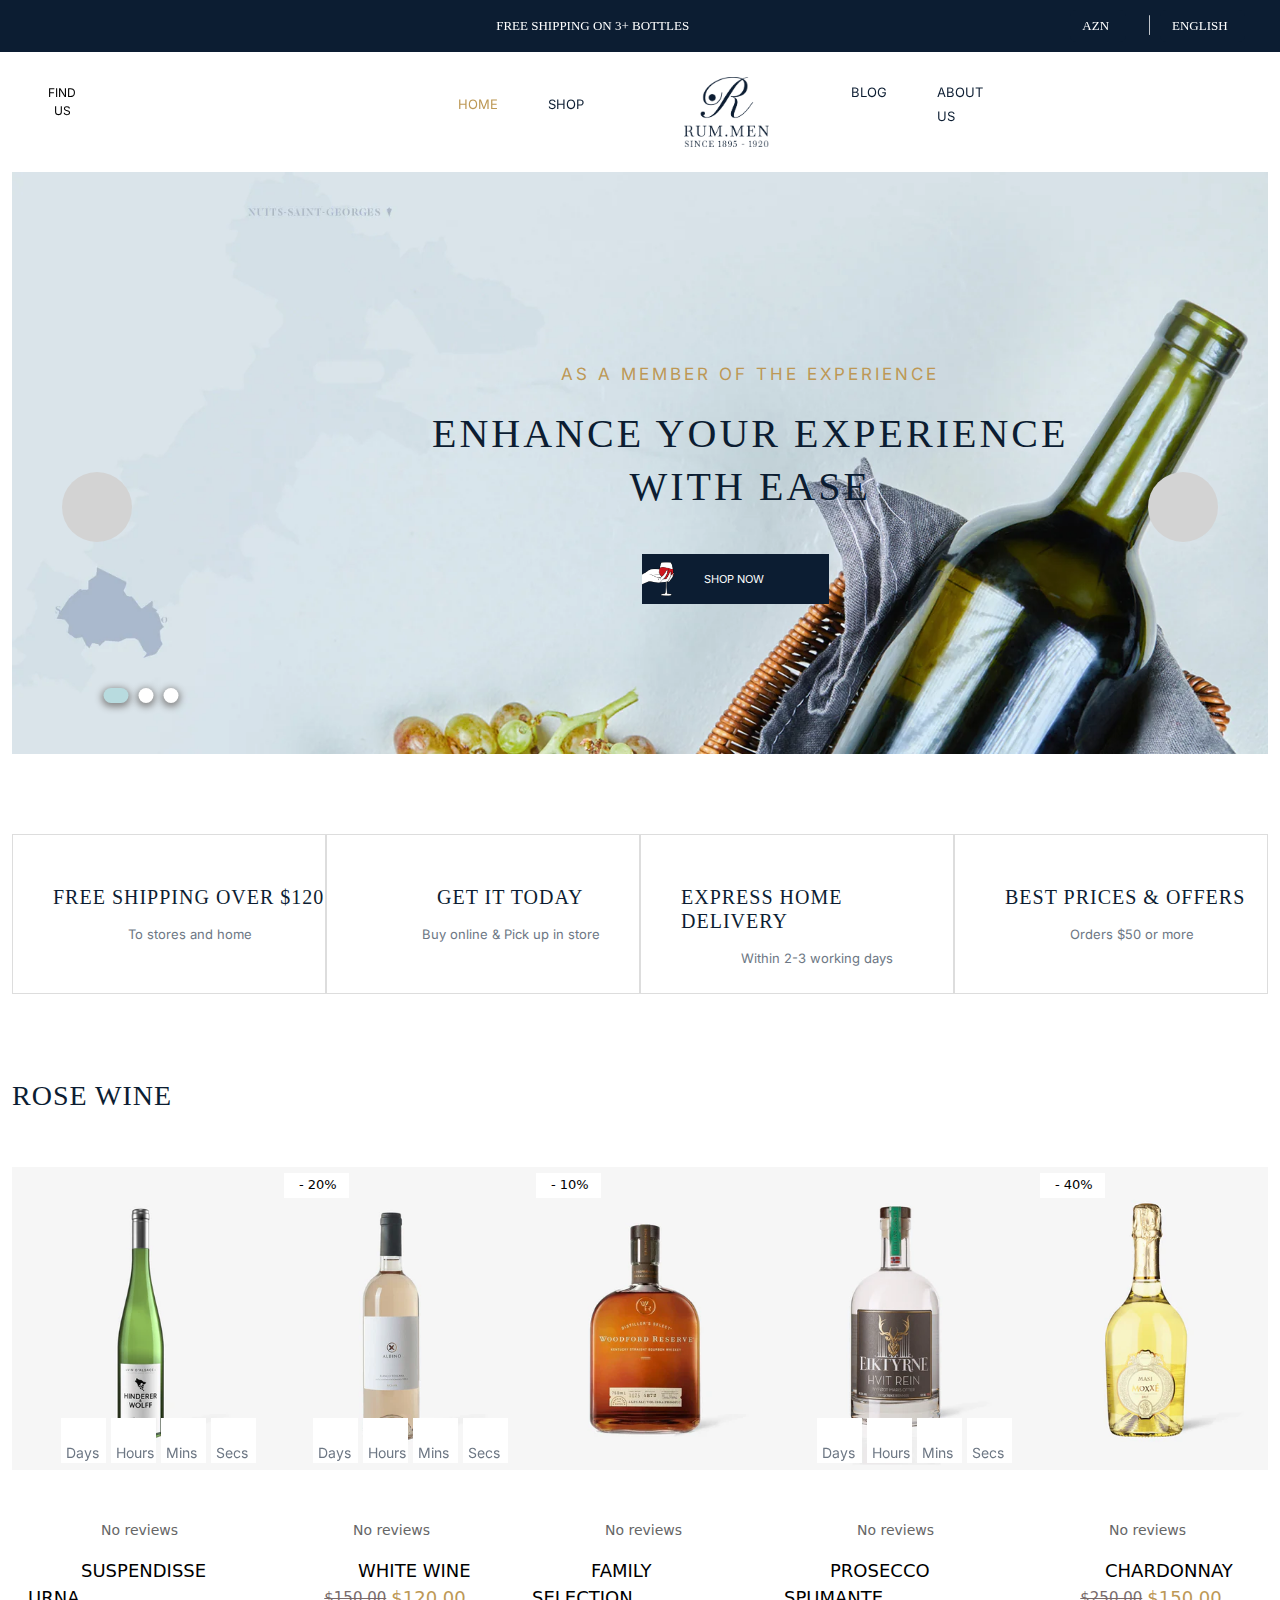
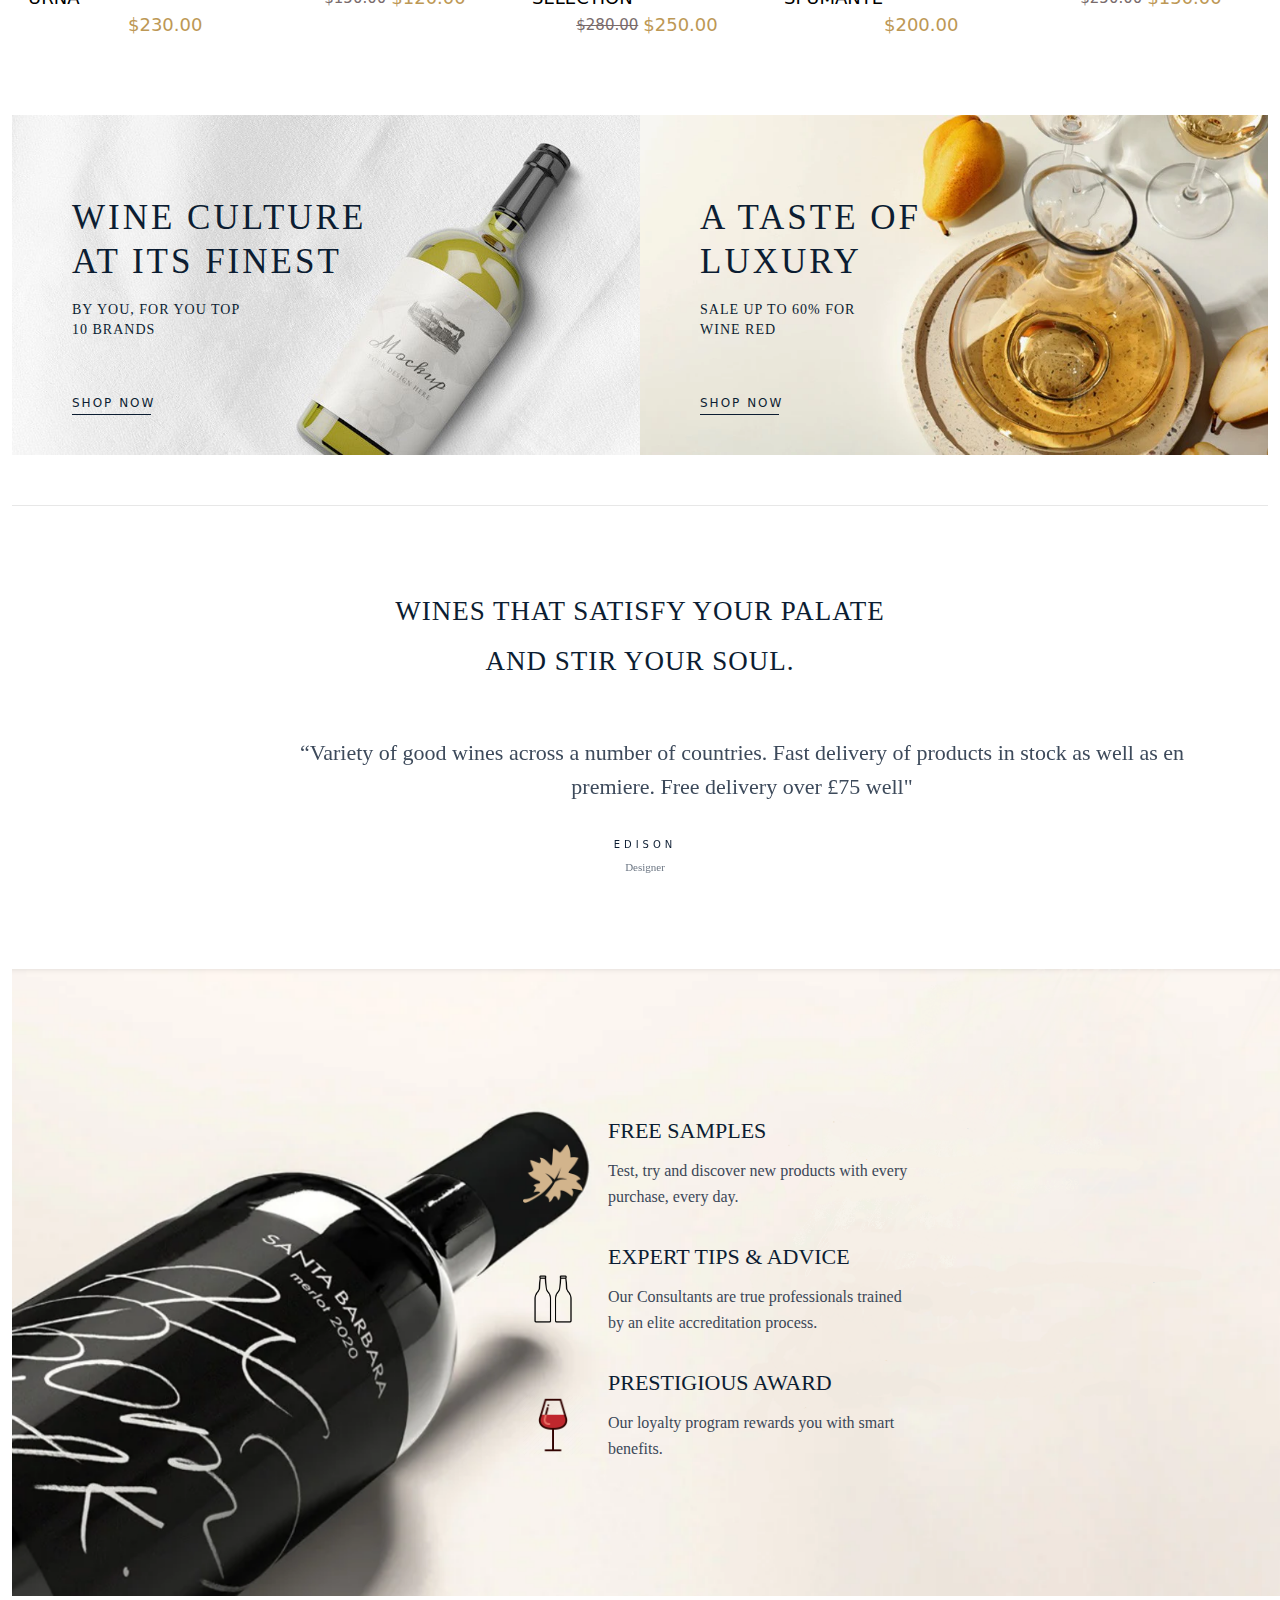
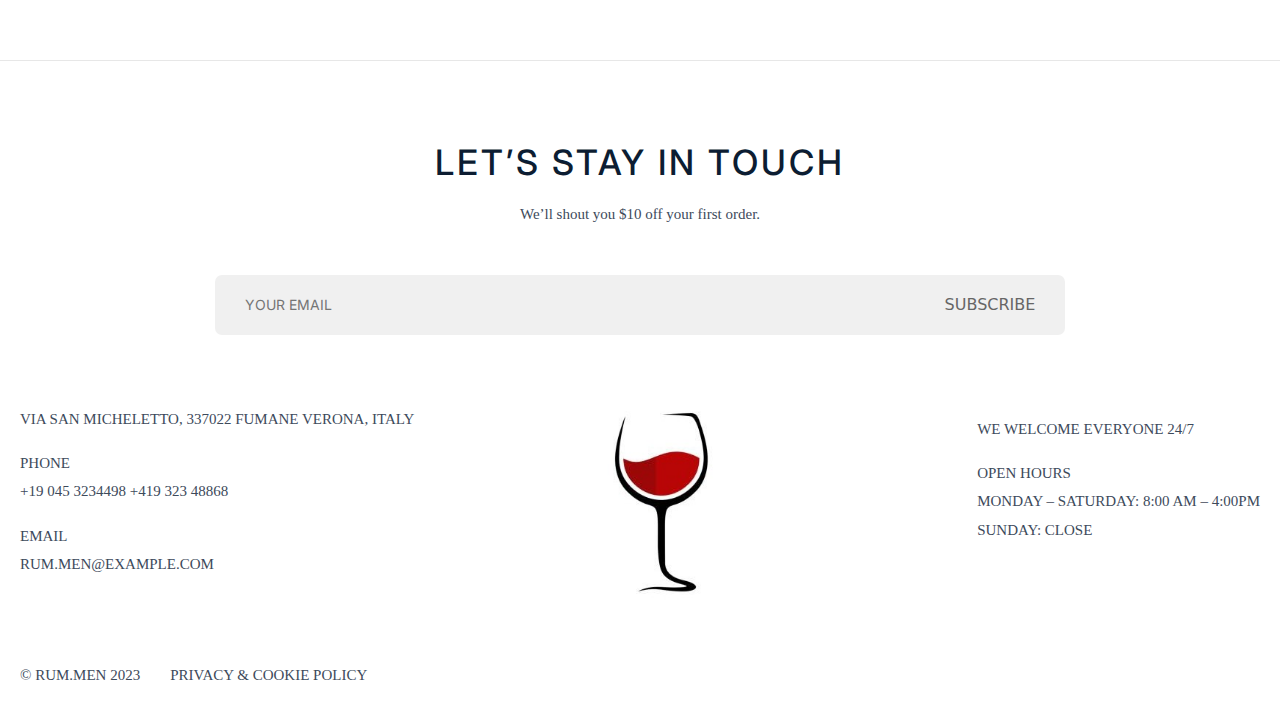
==== commit b9fb0274: "end" ====
--- a/index.html
+++ b/index.html
@@ -133,7 +133,7 @@
                 </div>
 
                 <ul class="firstsel selec">
-                    <li><a href="#" class="home" data-id="1">HOME</a></li>
+                    <li><a href="index.html" class="home" data-id="1">HOME</a></li>
                     <li class="other"><a href="shop.html" data-id="2">SHOP</a></li>
                 </ul>
 
@@ -731,7 +731,7 @@
     </footer>
 
     <!-- start modal -->
-    <div id="general-start">
+    <div id="general-start" class="d-none">
         <div class="start" id="start">
             <p class="slogan">You can't buy happiness,but you can buy wine</p>
             <div class="line"></div>
@@ -741,7 +741,7 @@
 
             <div class="button">
                 <div class="over">
-                    <a href="index.html">I'M OVER 18</a>
+                    <a href="#">I'M OVER 18</a>
                 </div>
 
                 <div class="exit">
@@ -764,7 +764,7 @@
             </div>
         </div>
 
-        <!-- basket mosal -->
+        <!-- basket modal -->
         <div class="bskm">
             <div class="prd">
                 <div class="prdone">
--- a/assets/css/main.css
+++ b/assets/css/main.css
@@ -332,7 +332,7 @@
   color: #bd9855;
   font-size: 17px;
   font-family: Inter, sans-serif;
-  padding-left: 130px;
+  text-align: center;
   letter-spacing: 3px;
 }
 .one .slider .team .titleph1 .firpart {
@@ -348,7 +348,7 @@
   font-size: 40px;
   padding-top: 37px;
   letter-spacing: 3px;
-  padding-left: 185px;
+  text-align: center;
 }
 .one .slider .team .titleph1 .shbtn {
   width: 187px;
@@ -385,7 +385,7 @@
   color: #bd9855;
   font-size: 17px;
   font-family: Inter, sans-serif;
-  padding-left: 110px;
+  text-align: center;
   letter-spacing: 3px;
 }
 .one .slider .team .titleph2 .firpart {
@@ -401,7 +401,7 @@
   font-size: 40px;
   padding-top: 37px;
   letter-spacing: 3px;
-  padding-left: 70px;
+  text-align: center;
 }
 .one .slider .team .titleph2 .shbtn {
   width: 187px;
@@ -438,7 +438,7 @@
   color: #bd9855;
   font-size: 17px;
   font-family: Inter, sans-serif;
-  padding-left: 70px;
+  text-align: center;
   letter-spacing: 3px;
 }
 .one .slider .team .titleph3 .firpart {
@@ -454,7 +454,7 @@
   font-size: 40px;
   padding-top: 37px;
   letter-spacing: 3px;
-  padding-left: 110px;
+  text-align: center;
 }
 .one .slider .team .titleph3 .shbtn {
   width: 187px;
@@ -1435,6 +1435,7 @@
   background: rgba(233, 233, 233, 0.677);
   font-weight: 400;
   padding: 0 30px;
+  outline: none;
 }
 footer .firstpart .but button {
   width: 150px;
@@ -1577,6 +1578,8 @@
   position: fixed;
   background-color: rgb(0, 0, 0);
   background-color: rgba(0, 0, 0, 0.4);
+  left: 0;
+  top: 0;
 }
 #general-start .start {
   background-color: white;
@@ -1585,6 +1588,7 @@
   padding-left: 20px;
   padding-right: 20px;
   padding-top: 30px;
+  position: fixed;
   top: 200px;
   right: 500px;
 }
@@ -1670,6 +1674,7 @@
   margin-top: 30px;
   border: none;
   font-size: 23px;
+  outline: none;
 }
 .modl .mdl .inmodal .iks {
   margin-left: 1200px;
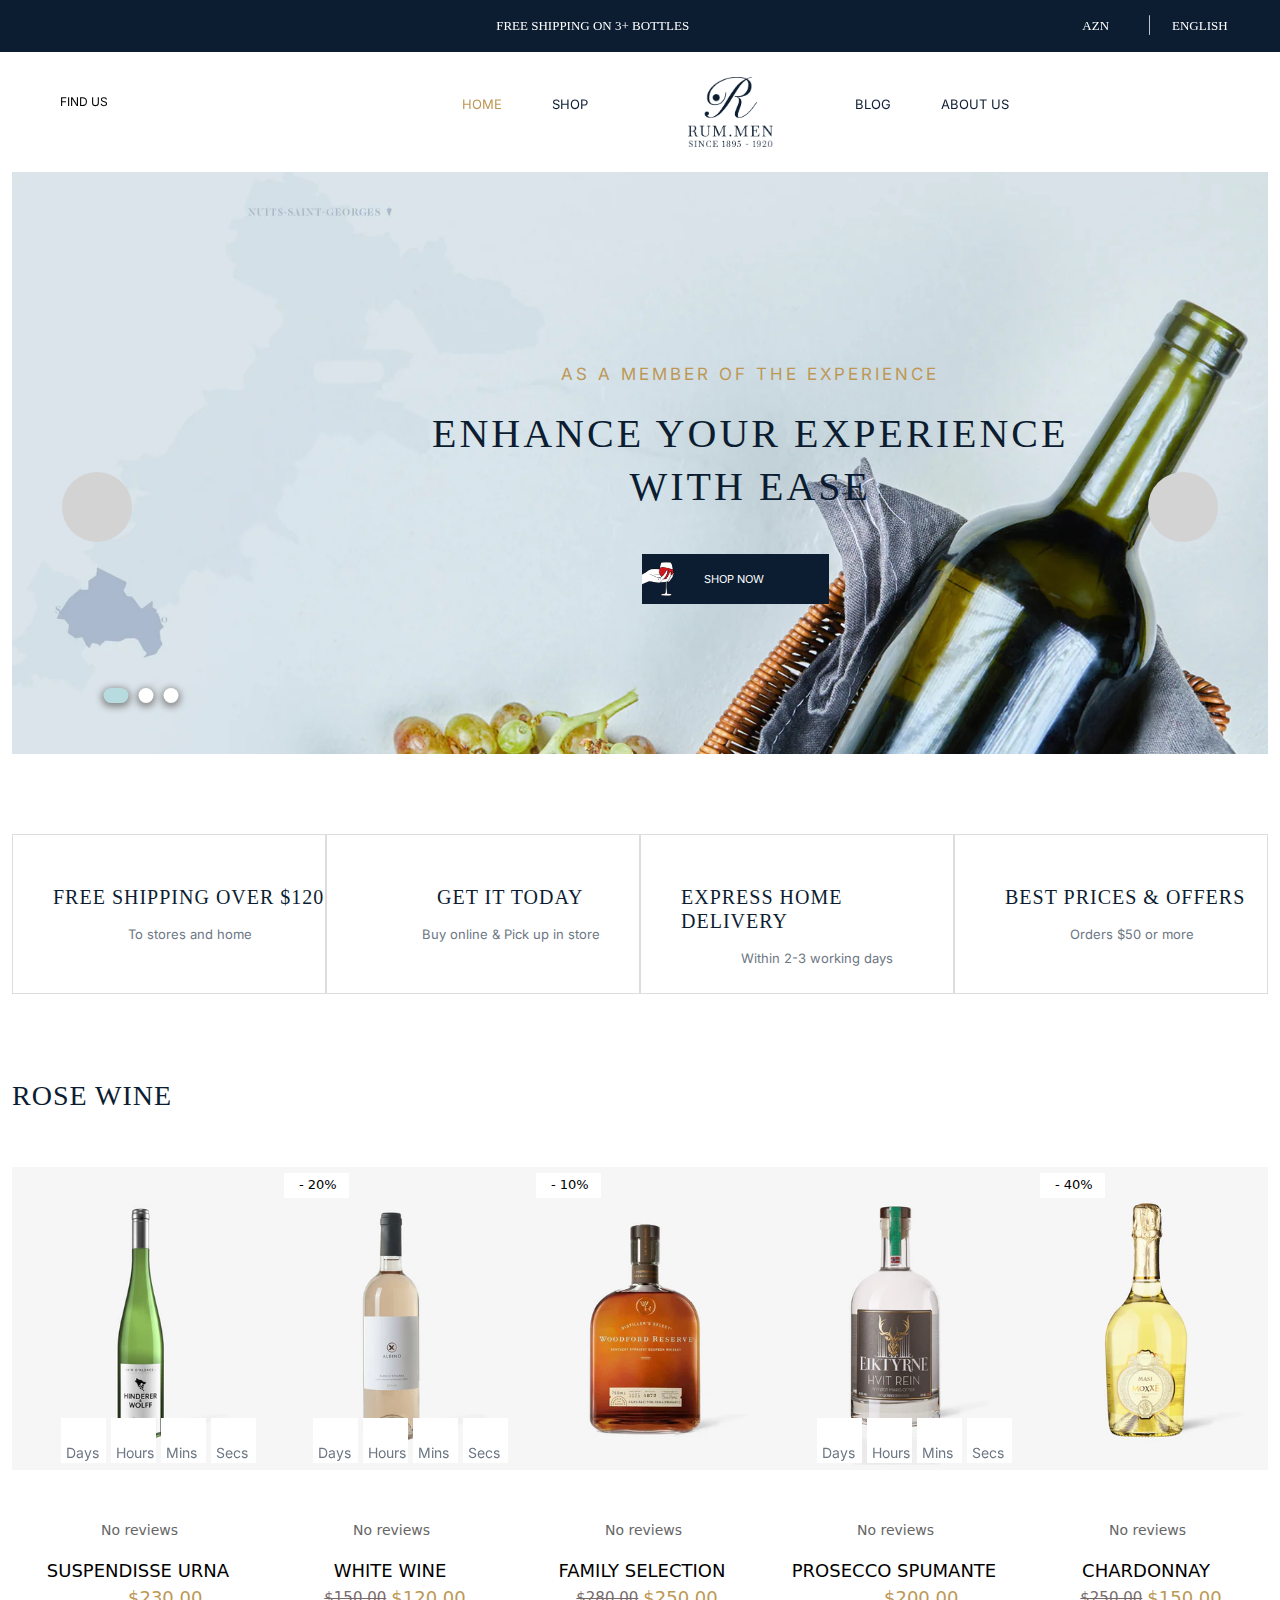
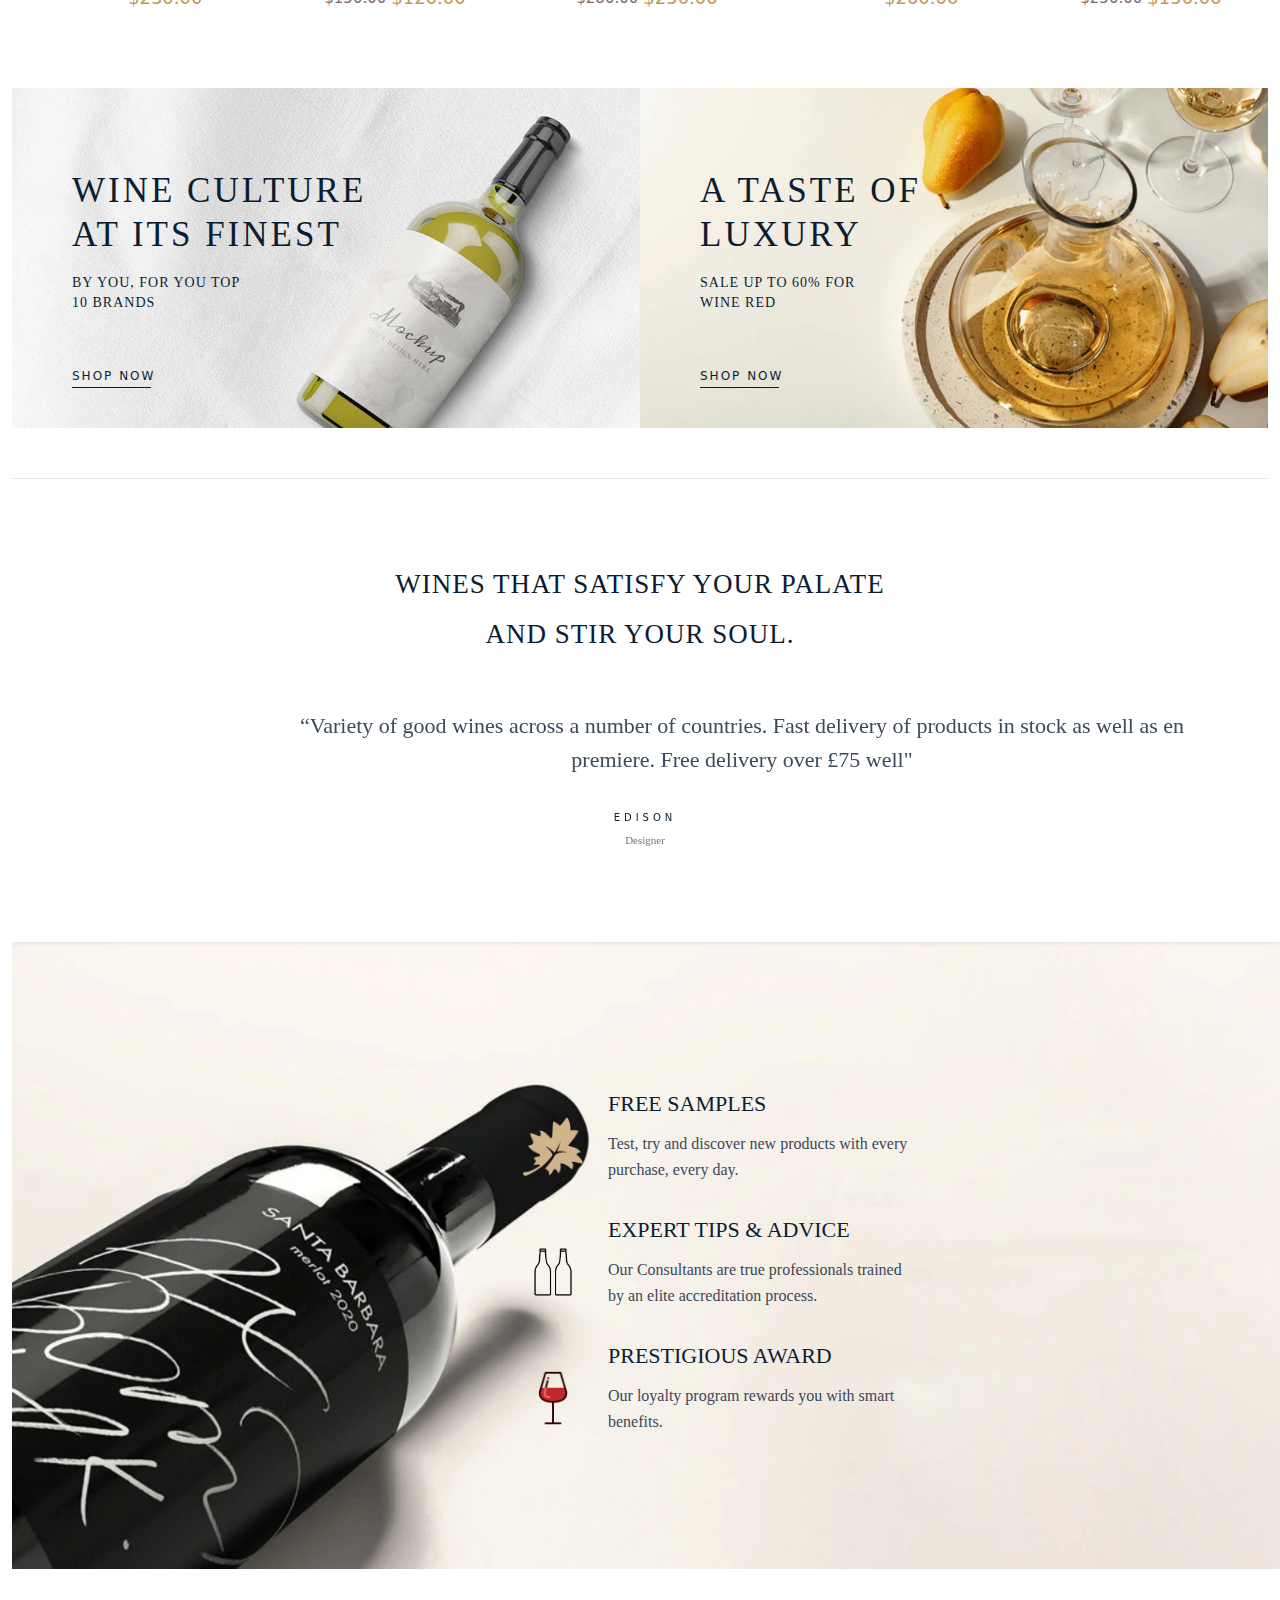
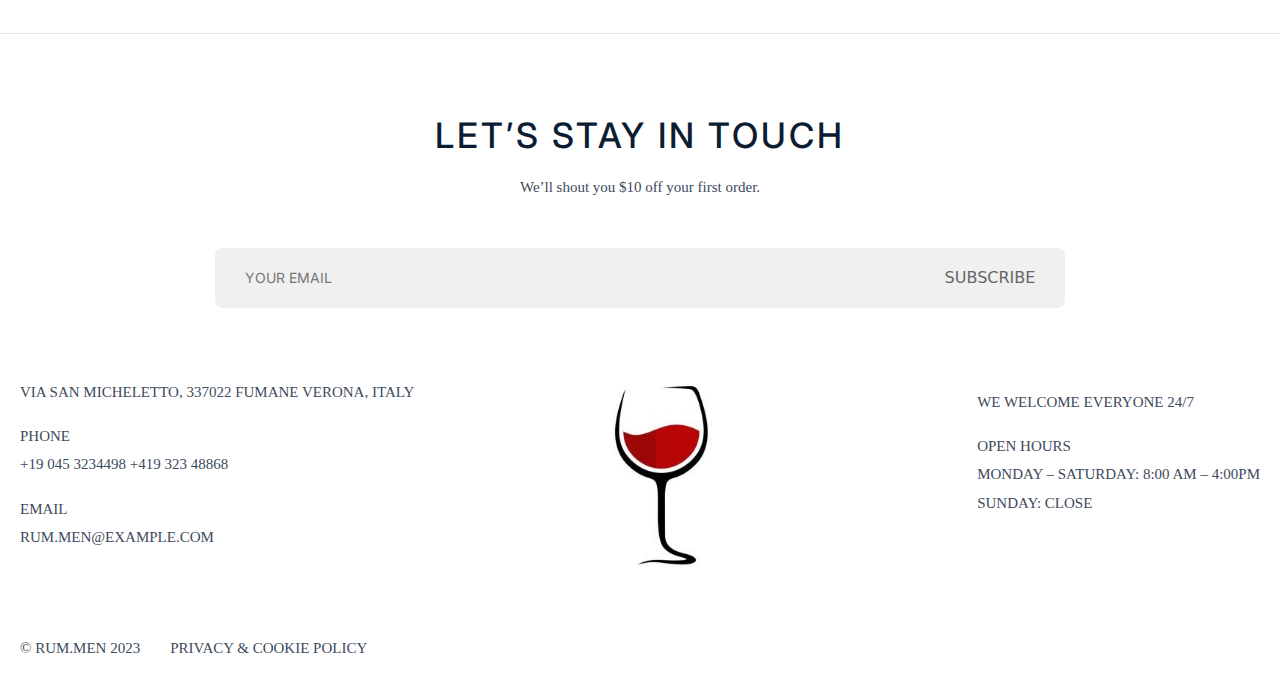
==== commit eb3f89d9: "endsoon" ====
--- a/index.html
+++ b/index.html
@@ -307,7 +307,7 @@
                             <p class="reviews">No reviews</p>
                         </div>
 
-                        <a href="product.html" class="title">SUSPENDISSE URNA</a>
+                        <div class="titl"><a href="product.html" class="title">SUSPENDISSE URNA</a></div>
                         <p class="price">$230.00</p>
                     </div>
                 </div>
@@ -359,7 +359,7 @@
                             <p class="reviews">No reviews</p>
                         </div>
 
-                        <a href="product.html" class="title1">WHITE WINE</a>
+                        <div class="titl"><a href="product.html" class="title">WHITE WINE</a></div>
 
                         <div class="diswithpri">
                             <P class="discount">$150.00</P>
@@ -396,7 +396,7 @@
                             <p class="reviews">No reviews</p>
                         </div>
 
-                        <a href="product.html" class="title2">FAMILY SELECTION</a>
+                        <div class="titl"><a href="product.html" class="title">FAMILY SELECTION</a></div>
 
                         <div class="diswithpri">
                             <P class="discount">$280.00</P>
@@ -450,7 +450,7 @@
                             <p class="reviews">No reviews</p>
                         </div>
 
-                        <a href="product.html" class="title3">PROSECCO SPUMANTE</a>
+                        <div class="titl"><a href="product.html" class="title">PROSECCO SPUMANTE</a></div>
                         <p class="price">$200.00</p>
                     </div>
                 </div>
@@ -483,7 +483,7 @@
                             <p class="reviews">No reviews</p>
                         </div>
 
-                        <a href="product.html" class="title4">CHARDONNAY</a>
+                        <div class="titl"><a href="product.html" class="title">CHARDONNAY</a></div>
 
                         <div class="diswithpri">
                             <P class="discount">$250.00</P>
@@ -539,7 +539,7 @@
                             <p class="reviews">No reviews</p>
                         </div>
 
-                        <a href="product.html" class="title5">CABERNET SAUVIGNON</a>
+                        <div class="titl"><a href="product.html" class="title">CABERNET SAUVIGNON</a></div>
 
                         <div class="diswithpri">
                             <P class="discount">$300.00</P>
--- a/assets/css/main.css
+++ b/assets/css/main.css
@@ -179,6 +179,7 @@
   outline: none;
   background: transparent;
   border: none;
+  width: 90px;
 }
 .header .secondh .searchic:hover i {
   color: #bd9855;
@@ -188,7 +189,7 @@
 }
 .header .secondh .firstsel {
   display: flex;
-  margin-left: 350px;
+  margin-left: 310px;
 }
 .header .secondh .firstsel li {
   display: inline;
@@ -232,6 +233,7 @@
 }
 .header .secondh .secondsel .other {
   margin-left: 50px;
+  width: 80px;
 }
 .header .secondh .main {
   margin-top: 6px;
@@ -240,6 +242,7 @@
 }
 .header .secondh .main .user {
   margin-right: 10px;
+  width: 50px;
 }
 .header .secondh .main .user i {
   color: #0c1d32;
@@ -841,76 +844,18 @@
   padding-top: 5px;
   font-size: 14px;
 }
-.three .generalcart .card .title {
+.three .generalcart .card .titl {
+  text-align: center;
+}
+.three .generalcart .card .titl .title {
   cursor: pointer;
   font-size: 18px;
   font-weight: 400;
-  padding-left: 53px;
-  height: 0;
+  height: 30px;
   text-decoration: none;
   color: #000;
 }
-.three .generalcart .card .title:hover {
-  color: #bd9855;
-}
-.three .generalcart .card .title1 {
-  cursor: pointer;
-  font-size: 18px;
-  font-weight: 400;
-  padding-left: 78px;
-  height: 0;
-  text-decoration: none;
-  color: #000;
-}
-.three .generalcart .card .title1:hover {
-  color: #bd9855;
-}
-.three .generalcart .card .title2 {
-  cursor: pointer;
-  font-size: 18px;
-  font-weight: 400;
-  padding-left: 59px;
-  height: 0;
-  text-decoration: none;
-  color: #000;
-}
-.three .generalcart .card .title2:hover {
-  color: #bd9855;
-}
-.three .generalcart .card .title3 {
-  cursor: pointer;
-  font-size: 18px;
-  font-weight: 400;
-  padding-left: 46px;
-  height: 0;
-  text-decoration: none;
-  color: #000;
-}
-.three .generalcart .card .title3:hover {
-  color: #bd9855;
-}
-.three .generalcart .card .title4 {
-  cursor: pointer;
-  font-size: 18px;
-  font-weight: 400;
-  padding-left: 69px;
-  height: 0;
-  text-decoration: none;
-  color: #000;
-}
-.three .generalcart .card .title4:hover {
-  color: #bd9855;
-}
-.three .generalcart .card .title5 {
-  cursor: pointer;
-  font-size: 18px;
-  font-weight: 400;
-  padding-left: 37px;
-  height: 0;
-  text-decoration: none;
-  color: #000;
-}
-.three .generalcart .card .title5:hover {
+.three .generalcart .card .titl .title:hover {
   color: #bd9855;
 }
 .three .generalcart .card .price {
